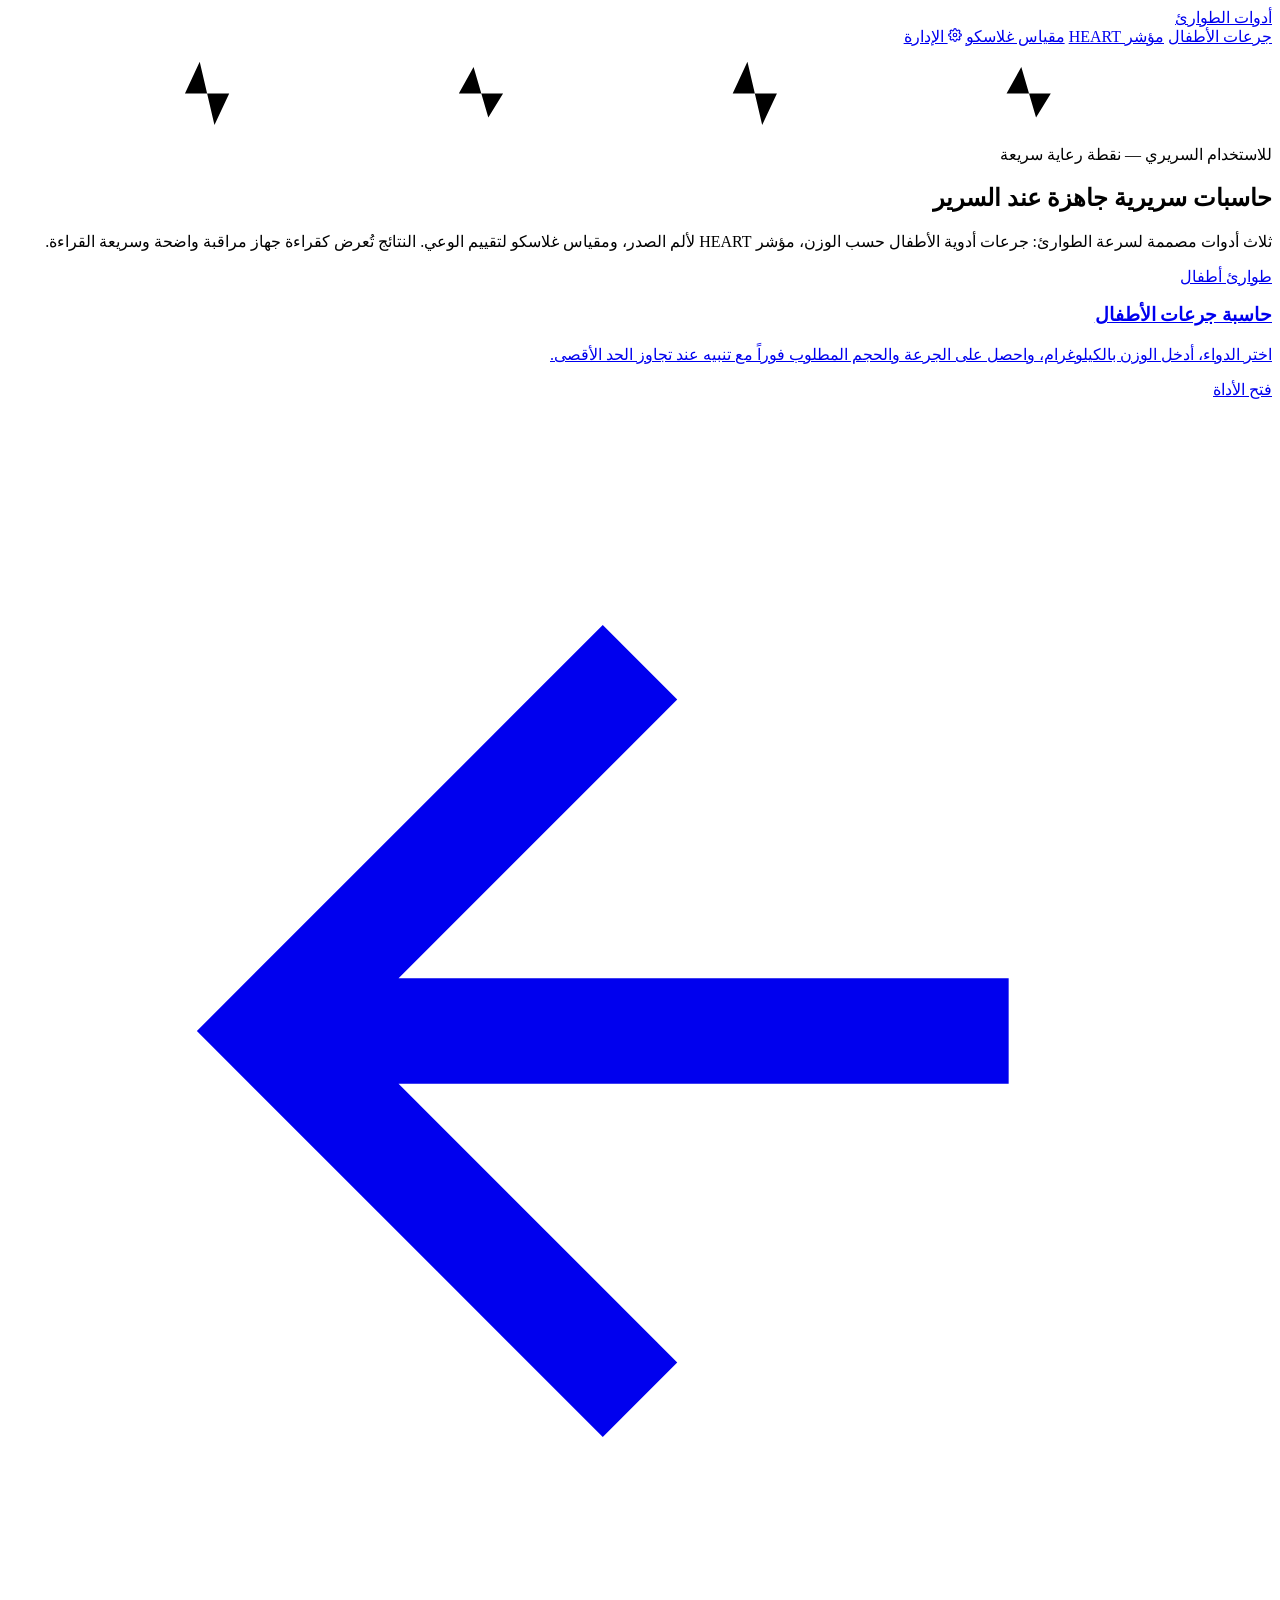
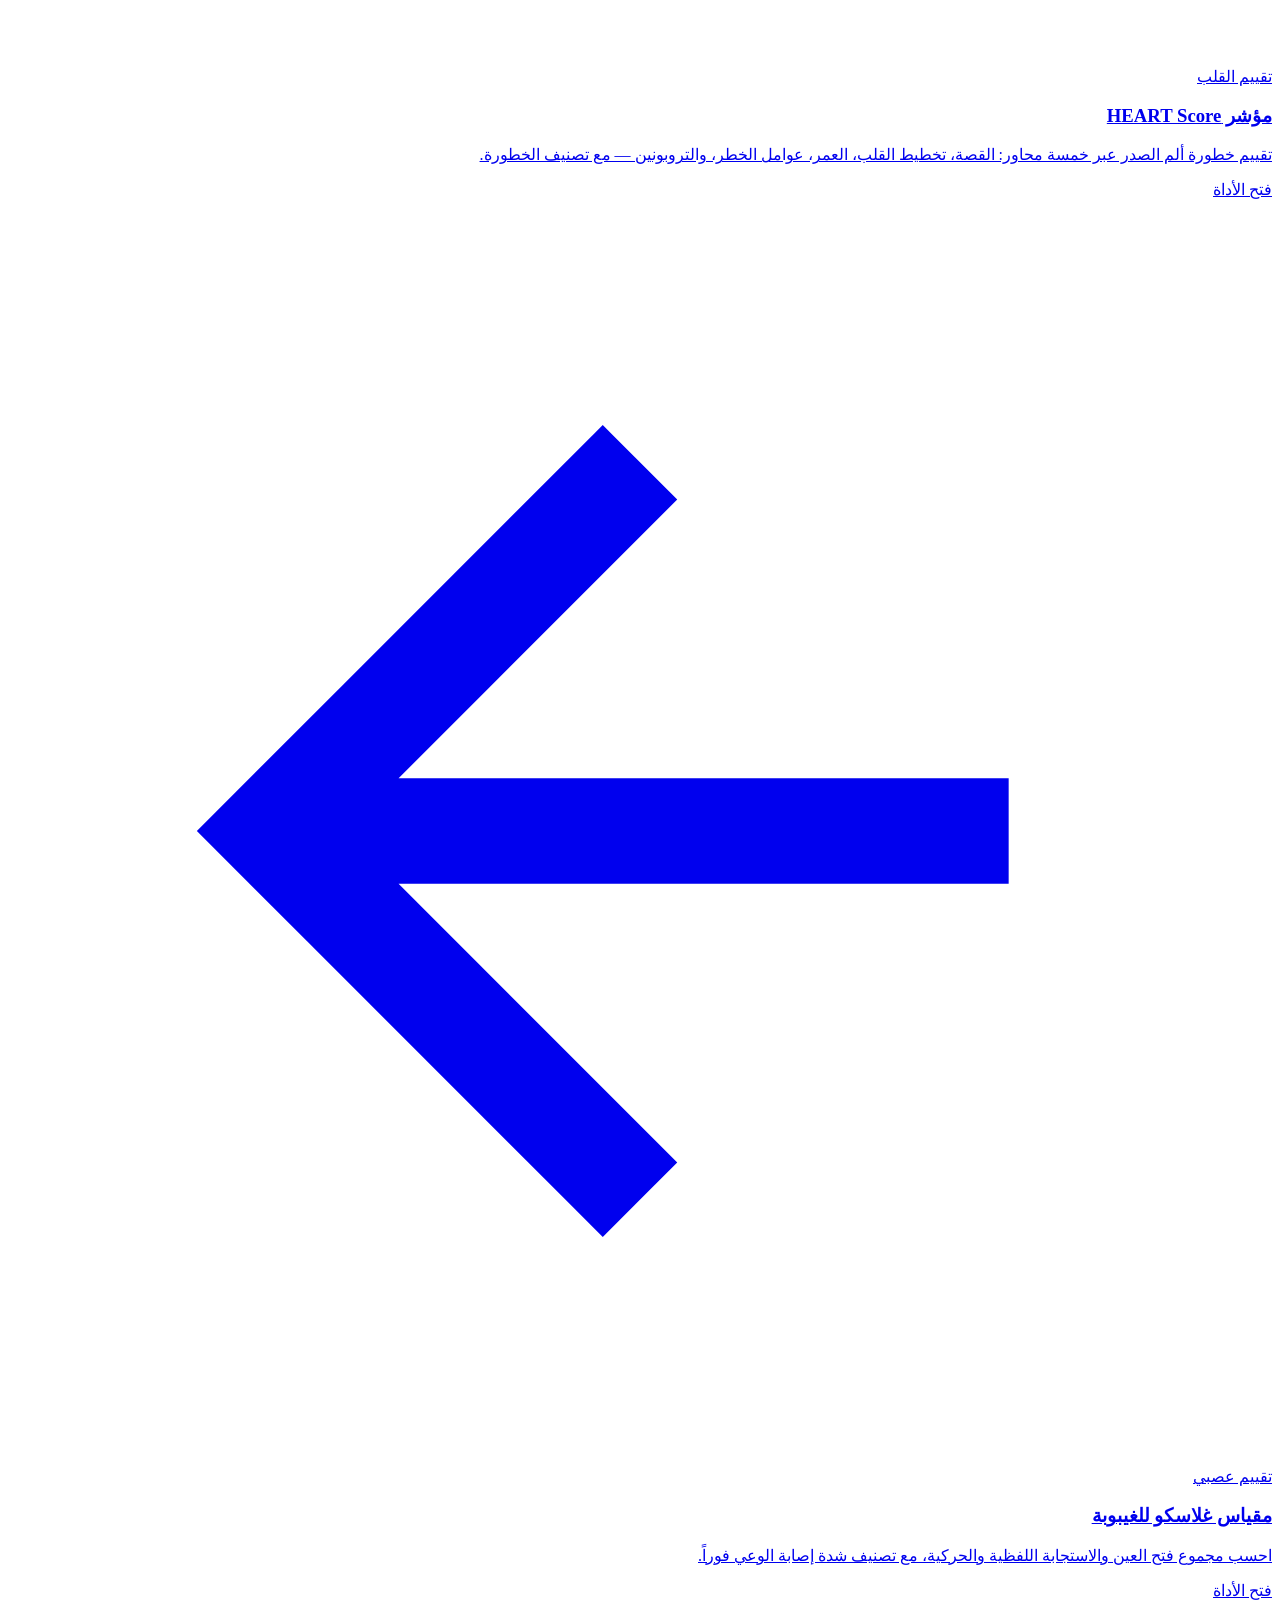
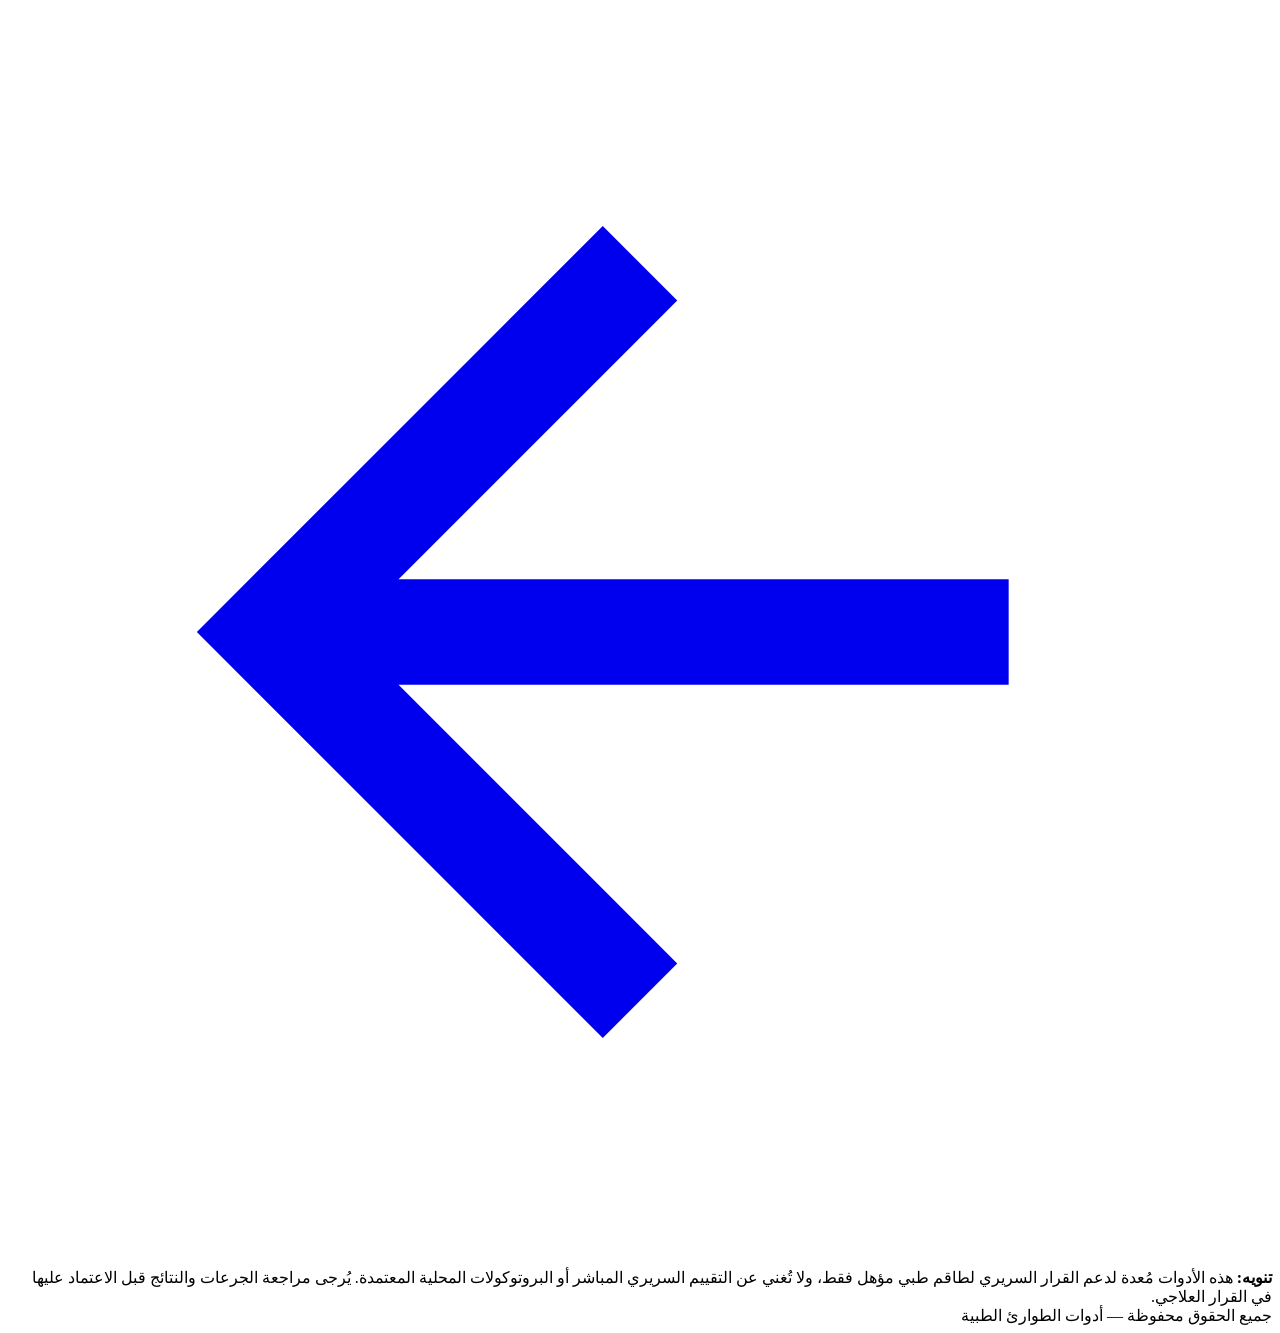
==== index.html @ e3426982 "Create index.html" ====
<!DOCTYPE html>
<html lang="ar" dir="rtl">
<head>
<meta charset="UTF-8">
<meta name="viewport" content="width=device-width, initial-scale=1.0">
<title>أدوات الطوارئ الطبية — حاسبات سريرية سريعة</title>
<meta name="description" content="حاسبات سريرية للأطباء: جرعات أدوية طوارئ الأطفال، مؤشر HEART، ومقياس غلاسكو للغيبوبة.">
<link rel="stylesheet" href="assets/style.css">
</head>
<body>

<header class="site-header">
  <div class="shell row">
    <a href="index.html" class="brand"><span class="pulse-dot"></span> أدوات الطوارئ</a>
    <nav class="nav">
      <a href="pediatric.html">جرعات الأطفال</a>
      <a href="heart.html">مؤشر HEART</a>
      <a href="gcs.html">مقياس غلاسكو</a>
      <a href="admin.html" class="admin-link">
        <svg width="14" height="14" viewBox="0 0 24 24" fill="none" stroke="currentColor" stroke-width="2"><circle cx="12" cy="12" r="3"/><path d="M19.4 15a1.65 1.65 0 0 0 .33 1.82l.06.06a2 2 0 1 1-2.83 2.83l-.06-.06a1.65 1.65 0 0 0-1.82-.33 1.65 1.65 0 0 0-1 1.51V21a2 2 0 0 1-4 0v-.09A1.65 1.65 0 0 0 9 19.4a1.65 1.65 0 0 0-1.82.33l-.06.06a2 2 0 1 1-2.83-2.83l.06-.06a1.65 1.65 0 0 0 .33-1.82 1.65 1.65 0 0 0-1.51-1H3a2 2 0 0 1 0-4h.09A1.65 1.65 0 0 0 4.6 9a1.65 1.65 0 0 0-.33-1.82l-.06-.06a2 2 0 1 1 2.83-2.83l.06.06a1.65 1.65 0 0 0 1.82.33H9a1.65 1.65 0 0 0 1-1.51V3a2 2 0 0 1 4 0v.09a1.65 1.65 0 0 0 1 1.51 1.65 1.65 0 0 0 1.82-.33l.06-.06a2 2 0 1 1 2.83 2.83l-.06.06a1.65 1.65 0 0 0-.33 1.82V9a1.65 1.65 0 0 0 1.51 1H21a2 2 0 0 1 0 4h-.09a1.65 1.65 0 0 0-1.51 1z"/></svg>
        الإدارة
      </a>
    </nav>
  </div>
</header>

<div class="ecg-wrap">
  <svg viewBox="0 0 1200 90" preserveAspectRatio="none">
    <polyline class="ecg-line" points="0,45 140,45 168,45 182,15 196,75 210,45 224,45 400,45 428,45 442,20 456,68 470,45 484,45 660,45 688,45 702,15 716,75 730,45 744,45 920,45 948,45 962,20 976,68 990,45 1004,45 1200,45"/>
  </svg>
</div>

<main class="shell">
  <section class="hero">
    <span class="eyebrow">للاستخدام السريري — نقطة رعاية سريعة</span>
    <h1>حاسبات سريرية جاهزة عند السرير</h1>
    <p class="lead">ثلاث أدوات مصممة لسرعة الطوارئ: جرعات أدوية الأطفال حسب الوزن، مؤشر HEART لألم الصدر، ومقياس غلاسكو لتقييم الوعي. النتائج تُعرض كقراءة جهاز مراقبة واضحة وسريعة القراءة.</p>
  </section>

  <section class="grid-tools">
    <a href="pediatric.html" class="tool-card ped">
      <span class="tag">طوارئ أطفال</span>
      <h3>حاسبة جرعات الأطفال</h3>
      <p>اختر الدواء، أدخل الوزن بالكيلوغرام، واحصل على الجرعة والحجم المطلوب فوراً مع تنبيه عند تجاوز الحد الأقصى.</p>
      <span class="go">فتح الأداة
        <svg viewBox="0 0 24 24" fill="none" stroke="currentColor" stroke-width="2"><path d="M19 12H5m7-7-7 7 7 7"/></svg>
      </span>
    </a>

    <a href="heart.html" class="tool-card heart">
      <span class="tag">تقييم القلب</span>
      <h3>مؤشر HEART Score</h3>
      <p>تقييم خطورة ألم الصدر عبر خمسة محاور: القصة، تخطيط القلب، العمر، عوامل الخطر، والتروبونين — مع تصنيف الخطورة.</p>
      <span class="go">فتح الأداة
        <svg viewBox="0 0 24 24" fill="none" stroke="currentColor" stroke-width="2"><path d="M19 12H5m7-7-7 7 7 7"/></svg>
      </span>
    </a>

    <a href="gcs.html" class="tool-card gcs">
      <span class="tag">تقييم عصبي</span>
      <h3>مقياس غلاسكو للغيبوبة</h3>
      <p>احسب مجموع فتح العين والاستجابة اللفظية والحركية، مع تصنيف شدة إصابة الوعي فوراً.</p>
      <span class="go">فتح الأداة
        <svg viewBox="0 0 24 24" fill="none" stroke="currentColor" stroke-width="2"><path d="M19 12H5m7-7-7 7 7 7"/></svg>
      </span>
    </a>
  </section>
</main>

<footer class="site-footer">
  <div class="shell">
    <div class="disclaimer">
      <b>تنويه:</b> هذه الأدوات مُعدة لدعم القرار السريري لطاقم طبي مؤهل فقط، ولا تُغني عن التقييم السريري المباشر أو البروتوكولات المحلية المعتمدة. يُرجى مراجعة الجرعات والنتائج قبل الاعتماد عليها في القرار العلاجي.
    </div>
    جميع الحقوق محفوظة — أدوات الطوارئ الطبية
  </div>
</footer>

</body>
</html>
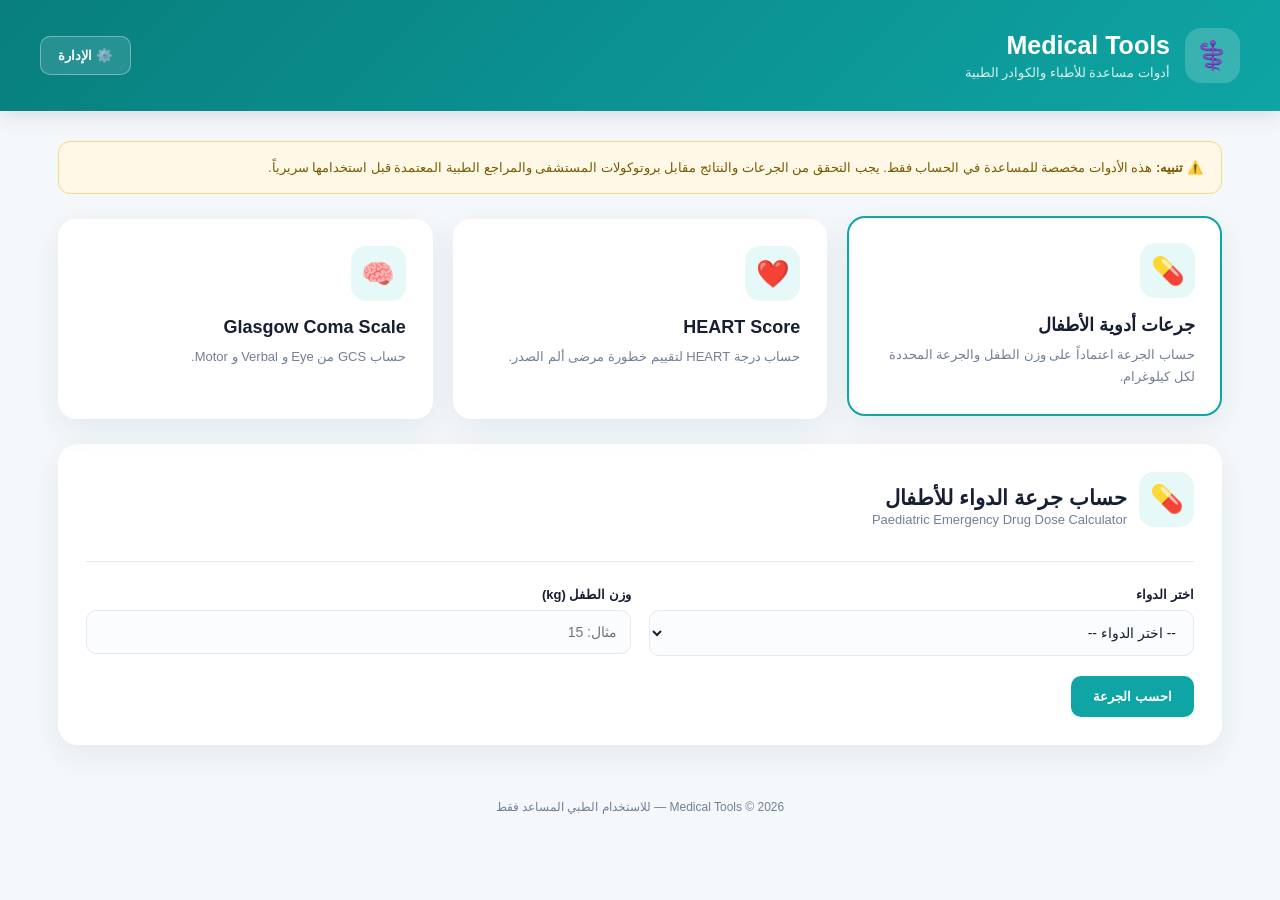
==== commit e14d2b94: "Update index.html" ====
--- a/index.html
+++ b/index.html
@@ -1,80 +1,1472 @@
 <!DOCTYPE html>
 <html lang="ar" dir="rtl">
 <head>
-<meta charset="UTF-8">
-<meta name="viewport" content="width=device-width, initial-scale=1.0">
-<title>أدوات الطوارئ الطبية — حاسبات سريرية سريعة</title>
-<meta name="description" content="حاسبات سريرية للأطباء: جرعات أدوية طوارئ الأطفال، مؤشر HEART، ومقياس غلاسكو للغيبوبة.">
-<link rel="stylesheet" href="assets/style.css">
+  <meta charset="UTF-8">
+  <meta name="viewport" content="width=device-width, initial-scale=1.0">
+  <title>Medical Tools | أدوات الأطباء</title>
+
+  <style>
+    :root {
+      --primary: #0ea5a4;
+      --primary-dark: #087f7e;
+      --bg: #f4f8fb;
+      --card: #ffffff;
+      --text: #172033;
+      --muted: #718096;
+      --border: #e5eaf0;
+      --danger: #dc3545;
+      --warning: #f59e0b;
+      --success: #16a34a;
+      --shadow: 0 10px 30px rgba(15, 45, 70, .08);
+    }
+
+    * {
+      box-sizing: border-box;
+      margin: 0;
+      padding: 0;
+    }
+
+    body {
+      font-family: Tahoma, Arial, sans-serif;
+      background: var(--bg);
+      color: var(--text);
+      min-height: 100vh;
+    }
+
+    header {
+      background: linear-gradient(135deg, #087f7e, #0ea5a4);
+      color: white;
+      padding: 28px 20px;
+      box-shadow: 0 4px 20px rgba(0,0,0,.12);
+    }
+
+    .header-inner {
+      max-width: 1200px;
+      margin: auto;
+      display: flex;
+      justify-content: space-between;
+      align-items: center;
+      gap: 20px;
+    }
+
+    .brand {
+      display: flex;
+      align-items: center;
+      gap: 15px;
+    }
+
+    .brand-icon {
+      width: 55px;
+      height: 55px;
+      background: rgba(255,255,255,.18);
+      border-radius: 16px;
+      display: grid;
+      place-items: center;
+      font-size: 28px;
+    }
+
+    .brand h1 {
+      font-size: 25px;
+      margin-bottom: 5px;
+    }
+
+    .brand p {
+      opacity: .85;
+      font-size: 13px;
+    }
+
+    .admin-btn {
+      border: 1px solid rgba(255,255,255,.35);
+      background: rgba(255,255,255,.12);
+      color: white;
+      padding: 11px 17px;
+      border-radius: 10px;
+      cursor: pointer;
+      font-weight: bold;
+    }
+
+    .container {
+      max-width: 1200px;
+      margin: 30px auto;
+      padding: 0 18px;
+    }
+
+    .notice {
+      background: #fff8e6;
+      border: 1px solid #f5d98a;
+      color: #795900;
+      padding: 14px 18px;
+      border-radius: 12px;
+      margin-bottom: 25px;
+      font-size: 13px;
+      line-height: 1.8;
+    }
+
+    .tools {
+      display: grid;
+      grid-template-columns: repeat(3, 1fr);
+      gap: 20px;
+      margin-bottom: 25px;
+    }
+
+    .tool-card {
+      background: var(--card);
+      border: 2px solid transparent;
+      border-radius: 18px;
+      padding: 25px;
+      box-shadow: var(--shadow);
+      cursor: pointer;
+      transition: .2s;
+    }
+
+    .tool-card:hover,
+    .tool-card.active {
+      transform: translateY(-3px);
+      border-color: var(--primary);
+    }
+
+    .tool-icon {
+      width: 55px;
+      height: 55px;
+      border-radius: 15px;
+      display: grid;
+      place-items: center;
+      background: #e6f8f7;
+      color: var(--primary-dark);
+      font-size: 27px;
+      margin-bottom: 16px;
+    }
+
+    .tool-card h2 {
+      font-size: 18px;
+      margin-bottom: 8px;
+    }
+
+    .tool-card p {
+      color: var(--muted);
+      font-size: 13px;
+      line-height: 1.7;
+    }
+
+    .panel {
+      display: none;
+      background: white;
+      border-radius: 20px;
+      box-shadow: var(--shadow);
+      padding: 28px;
+      margin-bottom: 30px;
+    }
+
+    .panel.active {
+      display: block;
+    }
+
+    .panel-title {
+      display: flex;
+      align-items: center;
+      gap: 12px;
+      border-bottom: 1px solid var(--border);
+      padding-bottom: 18px;
+      margin-bottom: 25px;
+    }
+
+    .panel-title h2 {
+      font-size: 21px;
+    }
+
+    .panel-title span {
+      color: var(--muted);
+      font-size: 13px;
+    }
+
+    .form-grid {
+      display: grid;
+      grid-template-columns: repeat(2, 1fr);
+      gap: 18px;
+    }
+
+    .form-group {
+      margin-bottom: 5px;
+    }
+
+    label {
+      display: block;
+      font-size: 13px;
+      font-weight: bold;
+      margin-bottom: 8px;
+    }
+
+    input,
+    select {
+      width: 100%;
+      border: 1px solid var(--border);
+      background: #fafcfd;
+      padding: 13px;
+      border-radius: 10px;
+      outline: none;
+      font-size: 14px;
+      color: var(--text);
+    }
+
+    input:focus,
+    select:focus {
+      border-color: var(--primary);
+      box-shadow: 0 0 0 3px rgba(14,165,164,.1);
+    }
+
+    .full {
+      grid-column: 1 / -1;
+    }
+
+    button.primary {
+      background: var(--primary);
+      color: white;
+      border: 0;
+      padding: 13px 22px;
+      border-radius: 10px;
+      cursor: pointer;
+      font-weight: bold;
+      margin-top: 15px;
+    }
+
+    button.primary:hover {
+      background: var(--primary-dark);
+    }
+
+    .result {
+      margin-top: 25px;
+      padding: 22px;
+      background: #f1fbfa;
+      border: 1px solid #bce9e6;
+      border-radius: 15px;
+      display: none;
+    }
+
+    .result.show {
+      display: block;
+    }
+
+    .result-value {
+      font-size: 30px;
+      color: var(--primary-dark);
+      font-weight: bold;
+      margin: 8px 0;
+    }
+
+    .score-options {
+      display: grid;
+      grid-template-columns: repeat(3, 1fr);
+      gap: 10px;
+      margin-top: 10px;
+    }
+
+    .score-option {
+      border: 1px solid var(--border);
+      background: #fafcfd;
+      padding: 12px;
+      border-radius: 10px;
+      cursor: pointer;
+      text-align: center;
+      font-size: 13px;
+      transition: .2s;
+    }
+
+    .score-option:hover,
+    .score-option.selected {
+      border-color: var(--primary);
+      background: #e9f9f8;
+    }
+
+    .heart-row {
+      border-bottom: 1px solid var(--border);
+      padding: 20px 0;
+    }
+
+    .heart-row h3 {
+      font-size: 15px;
+      margin-bottom: 12px;
+    }
+
+    .gcs-box {
+      background: #f8fafc;
+      padding: 20px;
+      border-radius: 14px;
+      margin-bottom: 15px;
+    }
+
+    .gcs-box h3 {
+      margin-bottom: 12px;
+    }
+
+    .gcs-options {
+      display: flex;
+      flex-wrap: wrap;
+      gap: 9px;
+    }
+
+    .gcs-option {
+      padding: 10px 13px;
+      background: white;
+      border: 1px solid var(--border);
+      border-radius: 9px;
+      cursor: pointer;
+      font-size: 13px;
+    }
+
+    .gcs-option.selected {
+      background: var(--primary);
+      color: white;
+      border-color: var(--primary);
+    }
+
+    .score-display {
+      text-align: center;
+      padding: 25px;
+      background: #f4fbff;
+      border-radius: 15px;
+      margin-top: 20px;
+    }
+
+    .big-score {
+      font-size: 50px;
+      font-weight: bold;
+      color: var(--primary-dark);
+    }
+
+    .admin-login {
+      max-width: 400px;
+      margin: auto;
+    }
+
+    .admin-area {
+      display: none;
+    }
+
+    .admin-area.show {
+      display: block;
+    }
+
+    .login-area.hidden {
+      display: none;
+    }
+
+    .drug-list {
+      margin-top: 25px;
+    }
+
+    .drug-item {
+      display: flex;
+      justify-content: space-between;
+      align-items: center;
+      gap: 15px;
+      padding: 15px;
+      border: 1px solid var(--border);
+      border-radius: 12px;
+      margin-bottom: 10px;
+      background: #fafcfd;
+    }
+
+    .delete-btn {
+      background: #fff0f1;
+      color: var(--danger);
+      border: 0;
+      padding: 8px 12px;
+      border-radius: 8px;
+      cursor: pointer;
+    }
+
+    footer {
+      text-align: center;
+      padding: 25px;
+      color: var(--muted);
+      font-size: 12px;
+    }
+
+    @media(max-width: 800px) {
+      .tools,
+      .form-grid {
+        grid-template-columns: 1fr;
+      }
+
+      .score-options {
+        grid-template-columns: 1fr;
+      }
+
+      .header-inner {
+        flex-direction: column;
+        align-items: flex-start;
+      }
+
+      .panel {
+        padding: 18px;
+      }
+    }
+  </style>
 </head>
+
 <body>
 
-<header class="site-header">
-  <div class="shell row">
-    <a href="index.html" class="brand"><span class="pulse-dot"></span> أدوات الطوارئ</a>
-    <nav class="nav">
-      <a href="pediatric.html">جرعات الأطفال</a>
-      <a href="heart.html">مؤشر HEART</a>
-      <a href="gcs.html">مقياس غلاسكو</a>
-      <a href="admin.html" class="admin-link">
-        <svg width="14" height="14" viewBox="0 0 24 24" fill="none" stroke="currentColor" stroke-width="2"><circle cx="12" cy="12" r="3"/><path d="M19.4 15a1.65 1.65 0 0 0 .33 1.82l.06.06a2 2 0 1 1-2.83 2.83l-.06-.06a1.65 1.65 0 0 0-1.82-.33 1.65 1.65 0 0 0-1 1.51V21a2 2 0 0 1-4 0v-.09A1.65 1.65 0 0 0 9 19.4a1.65 1.65 0 0 0-1.82.33l-.06.06a2 2 0 1 1-2.83-2.83l.06-.06a1.65 1.65 0 0 0 .33-1.82 1.65 1.65 0 0 0-1.51-1H3a2 2 0 0 1 0-4h.09A1.65 1.65 0 0 0 4.6 9a1.65 1.65 0 0 0-.33-1.82l-.06-.06a2 2 0 1 1 2.83-2.83l.06.06a1.65 1.65 0 0 0 1.82.33H9a1.65 1.65 0 0 0 1-1.51V3a2 2 0 0 1 4 0v.09a1.65 1.65 0 0 0 1 1.51 1.65 1.65 0 0 0 1.82-.33l.06-.06a2 2 0 1 1 2.83 2.83l-.06.06a1.65 1.65 0 0 0-.33 1.82V9a1.65 1.65 0 0 0 1.51 1H21a2 2 0 0 1 0 4h-.09a1.65 1.65 0 0 0-1.51 1z"/></svg>
-        الإدارة
-      </a>
-    </nav>
+<header>
+  <div class="header-inner">
+    <div class="brand">
+      <div class="brand-icon">⚕️</div>
+      <div>
+        <h1>Medical Tools</h1>
+        <p>أدوات مساعدة للأطباء والكوادر الطبية</p>
+      </div>
+    </div>
+
+    <button class="admin-btn" onclick="openAdmin()">
+      ⚙️ الإدارة
+    </button>
   </div>
 </header>
 
-<div class="ecg-wrap">
-  <svg viewBox="0 0 1200 90" preserveAspectRatio="none">
-    <polyline class="ecg-line" points="0,45 140,45 168,45 182,15 196,75 210,45 224,45 400,45 428,45 442,20 456,68 470,45 484,45 660,45 688,45 702,15 716,75 730,45 744,45 920,45 948,45 962,20 976,68 990,45 1004,45 1200,45"/>
-  </svg>
-</div>
-
-<main class="shell">
-  <section class="hero">
-    <span class="eyebrow">للاستخدام السريري — نقطة رعاية سريعة</span>
-    <h1>حاسبات سريرية جاهزة عند السرير</h1>
-    <p class="lead">ثلاث أدوات مصممة لسرعة الطوارئ: جرعات أدوية الأطفال حسب الوزن، مؤشر HEART لألم الصدر، ومقياس غلاسكو لتقييم الوعي. النتائج تُعرض كقراءة جهاز مراقبة واضحة وسريعة القراءة.</p>
+<main class="container">
+
+  <div class="notice">
+    ⚠️ <strong>تنبيه:</strong>
+    هذه الأدوات مخصصة للمساعدة في الحساب فقط. يجب التحقق من الجرعات والنتائج
+    مقابل بروتوكولات المستشفى والمراجع الطبية المعتمدة قبل استخدامها سريرياً.
+  </div>
+
+  <!-- TOOLS -->
+  <section class="tools">
+
+    <div class="tool-card active" onclick="showTool('dose', this)">
+      <div class="tool-icon">💊</div>
+      <h2>جرعات أدوية الأطفال</h2>
+      <p>
+        حساب الجرعة اعتماداً على وزن الطفل والجرعة المحددة
+        لكل كيلوغرام.
+      </p>
+    </div>
+
+    <div class="tool-card" onclick="showTool('heart', this)">
+      <div class="tool-icon">❤️</div>
+      <h2>HEART Score</h2>
+      <p>
+        حساب درجة HEART لتقييم خطورة مرضى ألم الصدر.
+      </p>
+    </div>
+
+    <div class="tool-card" onclick="showTool('gcs', this)">
+      <div class="tool-icon">🧠</div>
+      <h2>Glasgow Coma Scale</h2>
+      <p>
+        حساب GCS من Eye و Verbal و Motor.
+      </p>
+    </div>
+
   </section>
 
-  <section class="grid-tools">
-    <a href="pediatric.html" class="tool-card ped">
-      <span class="tag">طوارئ أطفال</span>
-      <h3>حاسبة جرعات الأطفال</h3>
-      <p>اختر الدواء، أدخل الوزن بالكيلوغرام، واحصل على الجرعة والحجم المطلوب فوراً مع تنبيه عند تجاوز الحد الأقصى.</p>
-      <span class="go">فتح الأداة
-        <svg viewBox="0 0 24 24" fill="none" stroke="currentColor" stroke-width="2"><path d="M19 12H5m7-7-7 7 7 7"/></svg>
-      </span>
-    </a>
-
-    <a href="heart.html" class="tool-card heart">
-      <span class="tag">تقييم القلب</span>
-      <h3>مؤشر HEART Score</h3>
-      <p>تقييم خطورة ألم الصدر عبر خمسة محاور: القصة، تخطيط القلب، العمر، عوامل الخطر، والتروبونين — مع تصنيف الخطورة.</p>
-      <span class="go">فتح الأداة
-        <svg viewBox="0 0 24 24" fill="none" stroke="currentColor" stroke-width="2"><path d="M19 12H5m7-7-7 7 7 7"/></svg>
-      </span>
-    </a>
-
-    <a href="gcs.html" class="tool-card gcs">
-      <span class="tag">تقييم عصبي</span>
-      <h3>مقياس غلاسكو للغيبوبة</h3>
-      <p>احسب مجموع فتح العين والاستجابة اللفظية والحركية، مع تصنيف شدة إصابة الوعي فوراً.</p>
-      <span class="go">فتح الأداة
-        <svg viewBox="0 0 24 24" fill="none" stroke="currentColor" stroke-width="2"><path d="M19 12H5m7-7-7 7 7 7"/></svg>
-      </span>
-    </a>
+
+  <!-- ================= DOSE ================= -->
+
+  <section id="dose" class="panel active">
+
+    <div class="panel-title">
+      <div class="tool-icon">💊</div>
+      <div>
+        <h2>حساب جرعة الدواء للأطفال</h2>
+        <span>Paediatric Emergency Drug Dose Calculator</span>
+      </div>
+    </div>
+
+    <div class="form-grid">
+
+      <div class="form-group">
+        <label>اختر الدواء</label>
+        <select id="drugSelect">
+          <option value="">-- اختر الدواء --</option>
+        </select>
+      </div>
+
+      <div class="form-group">
+        <label>وزن الطفل (kg)</label>
+        <input
+          type="number"
+          id="weight"
+          min="0"
+          step="0.1"
+          placeholder="مثال: 15">
+      </div>
+
+    </div>
+
+    <button class="primary" onclick="calculateDose()">
+      احسب الجرعة
+    </button>
+
+    <div id="doseResult" class="result"></div>
+
   </section>
+
+
+  <!-- ================= HEART ================= -->
+
+  <section id="heart" class="panel">
+
+    <div class="panel-title">
+      <div class="tool-icon">❤️</div>
+      <div>
+        <h2>HEART Score</h2>
+        <span>History, ECG, Age, Risk Factors, Troponin</span>
+      </div>
+    </div>
+
+    <div class="heart-row">
+      <h3>1. History</h3>
+
+      <div class="score-options">
+        <div class="score-option" data-group="history" data-score="0">
+          Slightly suspicious — 0
+        </div>
+        <div class="score-option" data-group="history" data-score="1">
+          Moderately suspicious — 1
+        </div>
+        <div class="score-option" data-group="history" data-score="2">
+          Highly suspicious — 2
+        </div>
+      </div>
+    </div>
+
+
+    <div class="heart-row">
+      <h3>2. ECG</h3>
+
+      <div class="score-options">
+        <div class="score-option" data-group="ecg" data-score="0">
+          Normal — 0
+        </div>
+        <div class="score-option" data-group="ecg" data-score="1">
+          Non-specific repolarization disturbance — 1
+        </div>
+        <div class="score-option" data-group="ecg" data-score="2">
+          Significant ST deviation — 2
+        </div>
+      </div>
+    </div>
+
+
+    <div class="heart-row">
+      <h3>3. Age</h3>
+
+      <div class="score-options">
+        <div class="score-option" data-group="age" data-score="0">
+          &lt; 45 years — 0
+        </div>
+        <div class="score-option" data-group="age" data-score="1">
+          45–64 years — 1
+        </div>
+        <div class="score-option" data-group="age" data-score="2">
+          ≥ 65 years — 2
+        </div>
+      </div>
+    </div>
+
+
+    <div class="heart-row">
+      <h3>4. Risk Factors</h3>
+
+      <div class="score-options">
+        <div class="score-option" data-group="risk" data-score="0">
+          No risk factors — 0
+        </div>
+        <div class="score-option" data-group="risk" data-score="1">
+          1–2 risk factors — 1
+        </div>
+        <div class="score-option" data-group="risk" data-score="2">
+          ≥3 risk factors / known atherosclerotic disease — 2
+        </div>
+      </div>
+    </div>
+
+
+    <div class="heart-row">
+      <h3>5. Troponin</h3>
+
+      <div class="score-options">
+        <div class="score-option" data-group="troponin" data-score="0">
+          ≤ normal limit — 0
+        </div>
+        <div class="score-option" data-group="troponin" data-score="1">
+          1–3 × normal limit — 1
+        </div>
+        <div class="score-option" data-group="troponin" data-score="2">
+          &gt;3 × normal limit — 2
+        </div>
+      </div>
+    </div>
+
+    <button class="primary" onclick="calculateHeart()">
+      احسب HEART Score
+    </button>
+
+    <div id="heartResult" class="result"></div>
+
+  </section>
+
+
+  <!-- ================= GCS ================= -->
+
+  <section id="gcs" class="panel">
+
+    <div class="panel-title">
+      <div class="tool-icon">🧠</div>
+      <div>
+        <h2>Glasgow Coma Scale</h2>
+        <span>GCS Calculator</span>
+      </div>
+    </div>
+
+
+    <div class="gcs-box">
+
+      <h3>👁 Eye Opening</h3>
+
+      <div class="gcs-options">
+
+        <div class="gcs-option"
+             data-gcs="eye"
+             data-score="4">
+          4 — Spontaneous
+        </div>
+
+        <div class="gcs-option"
+             data-gcs="eye"
+             data-score="3">
+          3 — To voice
+        </div>
+
+        <div class="gcs-option"
+             data-gcs="eye"
+             data-score="2">
+          2 — To pain
+        </div>
+
+        <div class="gcs-option"
+             data-gcs="eye"
+             data-score="1">
+          1 — None
+        </div>
+
+      </div>
+
+    </div>
+
+
+    <div class="gcs-box">
+
+      <h3>🗣 Verbal Response</h3>
+
+      <div class="gcs-options">
+
+        <div class="gcs-option"
+             data-gcs="verbal"
+             data-score="5">
+          5 — Oriented
+        </div>
+
+        <div class="gcs-option"
+             data-gcs="verbal"
+             data-score="4">
+          4 — Confused
+        </div>
+
+        <div class="gcs-option"
+             data-gcs="verbal"
+             data-score="3">
+          3 — Inappropriate words
+        </div>
+
+        <div class="gcs-option"
+             data-gcs="verbal"
+             data-score="2">
+          2 — Incomprehensible sounds
+        </div>
+
+        <div class="gcs-option"
+             data-gcs="verbal"
+             data-score="1">
+          1 — None
+        </div>
+
+      </div>
+
+    </div>
+
+
+    <div class="gcs-box">
+
+      <h3>💪 Motor Response</h3>
+
+      <div class="gcs-options">
+
+        <div class="gcs-option"
+             data-gcs="motor"
+             data-score="6">
+          6 — Obeys commands
+        </div>
+
+        <div class="gcs-option"
+             data-gcs="motor"
+             data-score="5">
+          5 — Localizes pain
+        </div>
+
+        <div class="gcs-option"
+             data-gcs="motor"
+             data-score="4">
+          4 — Withdraws
+        </div>
+
+        <div class="gcs-option"
+             data-gcs="motor"
+             data-score="3">
+          3 — Abnormal flexion
+        </div>
+
+        <div class="gcs-option"
+             data-gcs="motor"
+             data-score="2">
+          2 — Extension
+        </div>
+
+        <div class="gcs-option"
+             data-gcs="motor"
+             data-score="1">
+          1 — None
+        </div>
+
+      </div>
+
+    </div>
+
+
+    <button class="primary" onclick="calculateGCS()">
+      احسب GCS
+    </button>
+
+    <div id="gcsResult" class="result"></div>
+
+  </section>
+
+
+  <!-- ================= ADMIN ================= -->
+
+  <section id="adminPanel" class="panel">
+
+    <div class="panel-title">
+      <div class="tool-icon">⚙️</div>
+      <div>
+        <h2>لوحة الإدارة</h2>
+        <span>إدارة الأدوية والجرعات</span>
+      </div>
+    </div>
+
+
+    <div id="loginArea" class="login-area">
+
+      <div class="admin-login">
+
+        <div class="form-group">
+          <label>رمز الإدارة</label>
+
+          <input
+            type="password"
+            id="adminPin"
+            placeholder="أدخل الرمز">
+        </div>
+
+        <button class="primary" onclick="loginAdmin()">
+          دخول الإدارة
+        </button>
+
+        <p style="margin-top:15px;color:#718096;font-size:12px;">
+          الرمز الافتراضي للتجربة: 1234
+        </p>
+
+      </div>
+
+    </div>
+
+
+    <div id="adminArea" class="admin-area">
+
+      <h3 style="margin-bottom:20px;">
+        إضافة دواء
+      </h3>
+
+      <div class="form-grid">
+
+        <div class="form-group">
+          <label>اسم الدواء</label>
+
+          <input
+            type="text"
+            id="newDrugName"
+            placeholder="مثال: Drug Name">
+        </div>
+
+        <div class="form-group">
+          <label>الجرعة لكل kg</label>
+
+          <input
+            type="number"
+            id="newDosePerKg"
+            step="0.001"
+            placeholder="مثال: 0.1">
+        </div>
+
+        <div class="form-group">
+          <label>الوحدة</label>
+
+          <select id="newUnit">
+            <option value="mg">mg</option>
+            <option value="mcg">mcg</option>
+            <option value="mL">mL</option>
+            <option value="units">units</option>
+          </select>
+        </div>
+
+        <div class="form-group">
+          <label>الحد الأقصى للجرعة - اختياري</label>
+
+          <input
+            type="number"
+            id="newMaxDose"
+            step="0.001"
+            placeholder="اختياري">
+        </div>
+
+      </div>
+
+      <button class="primary" onclick="addDrug()">
+        + إضافة الدواء
+      </button>
+
+      <div class="drug-list" id="drugList"></div>
+
+    </div>
+
+  </section>
+
 </main>
 
-<footer class="site-footer">
-  <div class="shell">
-    <div class="disclaimer">
-      <b>تنويه:</b> هذه الأدوات مُعدة لدعم القرار السريري لطاقم طبي مؤهل فقط، ولا تُغني عن التقييم السريري المباشر أو البروتوكولات المحلية المعتمدة. يُرجى مراجعة الجرعات والنتائج قبل الاعتماد عليها في القرار العلاجي.
-    </div>
-    جميع الحقوق محفوظة — أدوات الطوارئ الطبية
-  </div>
+
+<footer>
+  Medical Tools © 2026 — للاستخدام الطبي المساعد فقط
 </footer>
+
+
+<script>
+
+  /* =========================
+     DATA
+  ========================= */
+
+  let drugs = JSON.parse(
+    localStorage.getItem("medicalDrugs") || "[]"
+  );
+
+  /*
+    ملاحظة:
+    لا توجد جرعات دوائية سريرية افتراضية هنا.
+    يجب أن يقوم المسؤول بإدخال الجرعات المعتمدة
+    وفق بروتوكول المؤسسة الطبية.
+  */
+
+
+  /* =========================
+     TOOL NAVIGATION
+  ========================= */
+
+  function showTool(toolId, element) {
+
+    document.querySelectorAll(".panel").forEach(panel => {
+      if (panel.id !== "adminPanel") {
+        panel.classList.remove("active");
+      }
+    });
+
+    document.querySelectorAll(".tool-card").forEach(card => {
+      card.classList.remove("active");
+    });
+
+    document.getElementById(toolId).classList.add("active");
+
+    if (element) {
+      element.classList.add("active");
+    }
+
+    window.scrollTo({
+      top: document.getElementById(toolId).offsetTop - 20,
+      behavior: "smooth"
+    });
+  }
+
+
+  /* =========================
+     DRUGS
+  ========================= */
+
+  function loadDrugs() {
+
+    const select = document.getElementById("drugSelect");
+
+    select.innerHTML =
+      '<option value="">-- اختر الدواء --</option>';
+
+    drugs.forEach((drug, index) => {
+
+      const option = document.createElement("option");
+
+      option.value = index;
+
+      option.textContent =
+        drug.name +
+        " — " +
+        drug.dosePerKg +
+        " " +
+        drug.unit +
+        "/kg";
+
+      select.appendChild(option);
+
+    });
+
+    renderDrugList();
+  }
+
+
+  function calculateDose() {
+
+    const index =
+      document.getElementById("drugSelect").value;
+
+    const weight =
+      parseFloat(document.getElementById("weight").value);
+
+    const result =
+      document.getElementById("doseResult");
+
+    if (index === "" || !weight || weight <= 0) {
+
+      result.innerHTML =
+        "⚠️ يرجى اختيار الدواء وإدخال وزن صحيح.";
+
+      result.classList.add("show");
+
+      return;
+    }
+
+    const drug = drugs[index];
+
+    let dose =
+      weight * parseFloat(drug.dosePerKg);
+
+    let maxMessage = "";
+
+    if (
+      drug.maxDose &&
+      dose > parseFloat(drug.maxDose)
+    ) {
+
+      dose = parseFloat(drug.maxDose);
+
+      maxMessage =
+        `<p style="color:#b45309;margin-top:10px;">
+          تم تطبيق الحد الأقصى المسجل للجرعة.
+        </p>`;
+    }
+
+    result.innerHTML = `
+      <div>الدواء</div>
+
+      <div class="result-value">
+        ${escapeHTML(drug.name)}
+      </div>
+
+      <p>
+        الوزن: <strong>${weight} kg</strong>
+      </p>
+
+      <p>
+        الجرعة المسجلة:
+        <strong>
+          ${drug.dosePerKg} ${drug.unit}/kg
+        </strong>
+      </p>
+
+      <hr style="border:0;border-top:1px solid #cfe9e7;margin:15px 0;">
+
+      <p>الجرعة المحسوبة:</p>
+
+      <div class="result-value">
+        ${roundDose(dose)} ${drug.unit}
+      </div>
+
+      ${maxMessage}
+
+      <p style="font-size:12px;color:#718096;margin-top:15px;">
+        تحقق من التركيز، طريق الإعطاء، العمر، الحد الأقصى،
+        وبروتوكول المؤسسة قبل الاستخدام.
+      </p>
+    `;
+
+    result.classList.add("show");
+  }
+
+
+  function roundDose(value) {
+
+    if (value >= 100) {
+      return value.toFixed(1);
+    }
+
+    if (value >= 10) {
+      return value.toFixed(2);
+    }
+
+    return value.toFixed(3);
+  }
+
+
+  /* =========================
+     HEART SCORE
+  ========================= */
+
+  let heartScores = {
+    history: null,
+    ecg: null,
+    age: null,
+    risk: null,
+    troponin: null
+  };
+
+
+  document.querySelectorAll(".score-option").forEach(option => {
+
+    option.addEventListener("click", function() {
+
+      const group =
+        this.dataset.group;
+
+      const score =
+        parseInt(this.dataset.score);
+
+      document
+        .querySelectorAll(
+          `.score-option[data-group="${group}"]`
+        )
+        .forEach(item => {
+          item.classList.remove("selected");
+        });
+
+      this.classList.add("selected");
+
+      heartScores[group] = score;
+
+    });
+
+  });
+
+
+  function calculateHeart() {
+
+    const values =
+      Object.values(heartScores);
+
+    if (values.some(value => value === null)) {
+
+      const result =
+        document.getElementById("heartResult");
+
+      result.innerHTML =
+        "⚠️ يرجى اختيار جميع عناصر HEART Score.";
+
+      result.classList.add("show");
+
+      return;
+    }
+
+    const total =
+      values.reduce(
+        (sum, value) => sum + value,
+        0
+      );
+
+    let interpretation = "";
+
+    if (total <= 3) {
+      interpretation =
+        "Low risk";
+    } else if (total <= 6) {
+      interpretation =
+        "Moderate risk";
+    } else {
+      interpretation =
+        "High risk";
+    }
+
+    const result =
+      document.getElementById("heartResult");
+
+    result.innerHTML = `
+      <div>HEART Score</div>
+
+      <div class="result-value">
+        ${total} / 10
+      </div>
+
+      <strong>${interpretation}</strong>
+
+      <p style="font-size:12px;color:#718096;margin-top:15px;">
+        يجب تفسير النتيجة ضمن السياق السريري والبروتوكول المحلي،
+        ولا تعتمد على الـ score وحده لاتخاذ القرار.
+      </p>
+    `;
+
+    result.classList.add("show");
+  }
+
+
+  /* =========================
+     GCS
+  ========================= */
+
+  let gcsScores = {
+    eye: null,
+    verbal: null,
+    motor: null
+  };
+
+
+  document.querySelectorAll(".gcs-option").forEach(option => {
+
+    option.addEventListener("click", function() {
+
+      const group =
+        this.dataset.gcs;
+
+      const score =
+        parseInt(this.dataset.score);
+
+      document
+        .querySelectorAll(
+          `.gcs-option[data-gcs="${group}"]`
+        )
+        .forEach(item => {
+          item.classList.remove("selected");
+        });
+
+      this.classList.add("selected");
+
+      gcsScores[group] = score;
+
+    });
+
+  });
+
+
+  function calculateGCS() {
+
+    if (
+      gcsScores.eye === null ||
+      gcsScores.verbal === null ||
+      gcsScores.motor === null
+    ) {
+
+      const result =
+        document.getElementById("gcsResult");
+
+      result.innerHTML =
+        "⚠️ يرجى اختيار Eye و Verbal و Motor.";
+
+      result.classList.add("show");
+
+      return;
+    }
+
+    const total =
+      gcsScores.eye +
+      gcsScores.verbal +
+      gcsScores.motor;
+
+    let interpretation = "";
+
+    if (total >= 13) {
+      interpretation = "GCS 13–15";
+    } else if (total >= 9) {
+      interpretation = "GCS 9–12";
+    } else {
+      interpretation = "GCS 3–8";
+    }
+
+    const result =
+      document.getElementById("gcsResult");
+
+    result.innerHTML = `
+      <div>Glasgow Coma Scale</div>
+
+      <div class="big-score">
+        ${total}
+      </div>
+
+      <p>
+        Eye: ${gcsScores.eye}
+        &nbsp; | &nbsp;
+        Verbal: ${gcsScores.verbal}
+        &nbsp; | &nbsp;
+        Motor: ${gcsScores.motor}
+      </p>
+
+      <p style="margin-top:12px;font-weight:bold;">
+        ${interpretation}
+      </p>
+    `;
+
+    result.classList.add("show");
+  }
+
+
+  /* =========================
+     ADMIN
+  ========================= */
+
+  function openAdmin() {
+
+    document
+      .getElementById("adminPanel")
+      .classList.add("active");
+
+    document
+      .getElementById("adminPanel")
+      .scrollIntoView({
+        behavior: "smooth"
+      });
+
+  }
+
+
+  function loginAdmin() {
+
+    const pin =
+      document.getElementById("adminPin").value;
+
+    /*
+      هذا PIN تجريبي فقط.
+      لا تستخدمه كحماية حقيقية في موقع عام.
+    */
+
+    if (pin === "1234") {
+
+      document
+        .getElementById("loginArea")
+        .classList.add("hidden");
+
+      document
+        .getElementById("adminArea")
+        .classList.add("show");
+
+      renderDrugList();
+
+    } else {
+
+      alert("رمز الإدارة غير صحيح.");
+
+    }
+
+  }
+
+
+  function addDrug() {
+
+    const name =
+      document.getElementById("newDrugName").value.trim();
+
+    const dosePerKg =
+      parseFloat(
+        document.getElementById("newDosePerKg").value
+      );
+
+    const unit =
+      document.getElementById("newUnit").value;
+
+    const maxDose =
+      parseFloat(
+        document.getElementById("newMaxDose").value
+      );
+
+
+    if (
+      !name ||
+      !dosePerKg ||
+      dosePerKg <= 0
+    ) {
+
+      alert(
+        "يرجى إدخال اسم الدواء والجرعة بشكل صحيح."
+      );
+
+      return;
+    }
+
+
+    const drug = {
+
+      name: name,
+
+      dosePerKg: dosePerKg,
+
+      unit: unit,
+
+      maxDose:
+        !isNaN(maxDose) && maxDose > 0
+          ? maxDose
+          : null
+
+    };
+
+
+    drugs.push(drug);
+
+    localStorage.setItem(
+      "medicalDrugs",
+      JSON.stringify(drugs)
+    );
+
+
+    document.getElementById("newDrugName").value = "";
+    document.getElementById("newDosePerKg").value = "";
+    document.getElementById("newMaxDose").value = "";
+
+
+    loadDrugs();
+
+    alert("تمت إضافة الدواء.");
+
+  }
+
+
+  function deleteDrug(index) {
+
+    if (
+      !confirm(
+        "هل أنت متأكد من حذف هذا الدواء؟"
+      )
+    ) {
+      return;
+    }
+
+    drugs.splice(index, 1);
+
+    localStorage.setItem(
+      "medicalDrugs",
+      JSON.stringify(drugs)
+    );
+
+    loadDrugs();
+
+  }
+
+
+  function renderDrugList() {
+
+    const container =
+      document.getElementById("drugList");
+
+    if (!container) return;
+
+    if (drugs.length === 0) {
+
+      container.innerHTML = `
+        <div style="
+          padding:20px;
+          background:#f8fafc;
+          border-radius:12px;
+          color:#718096;
+        ">
+          لا توجد أدوية مضافة حالياً.
+        </div>
+      `;
+
+      return;
+    }
+
+
+    container.innerHTML =
+      "<h3 style='margin-bottom:12px;'>الأدوية الحالية</h3>";
+
+
+    drugs.forEach((drug, index) => {
+
+      const item =
+        document.createElement("div");
+
+      item.className = "drug-item";
+
+      item.innerHTML = `
+
+        <div>
+          <strong>
+            ${escapeHTML(drug.name)}
+          </strong>
+
+          <div style="
+            color:#718096;
+            font-size:12px;
+            margin-top:5px;
+          ">
+            ${drug.dosePerKg}
+            ${drug.unit}/kg
+
+            ${
+              drug.maxDose
+              ? ` — Max: ${drug.maxDose} ${drug.unit}`
+              : ""
+            }
+          </div>
+        </div>
+
+        <button
+          class="delete-btn"
+          onclick="deleteDrug(${index})">
+          حذف
+        </button>
+      `;
+
+      container.appendChild(item);
+
+    });
+
+  }
+
+
+  /* =========================
+     SECURITY / HELPERS
+  ========================= */
+
+  function escapeHTML(text) {
+
+    return String(text)
+      .replace(/&/g, "&amp;")
+      .replace(/</g, "&lt;")
+      .replace(/>/g, "&gt;")
+      .replace(/"/g, "&quot;")
+      .replace(/'/g, "&#039;");
+
+  }
+
+
+  /* =========================
+     INITIALIZE
+  ========================= */
+
+  loadDrugs();
+
+</script>
 
 </body>
 </html>
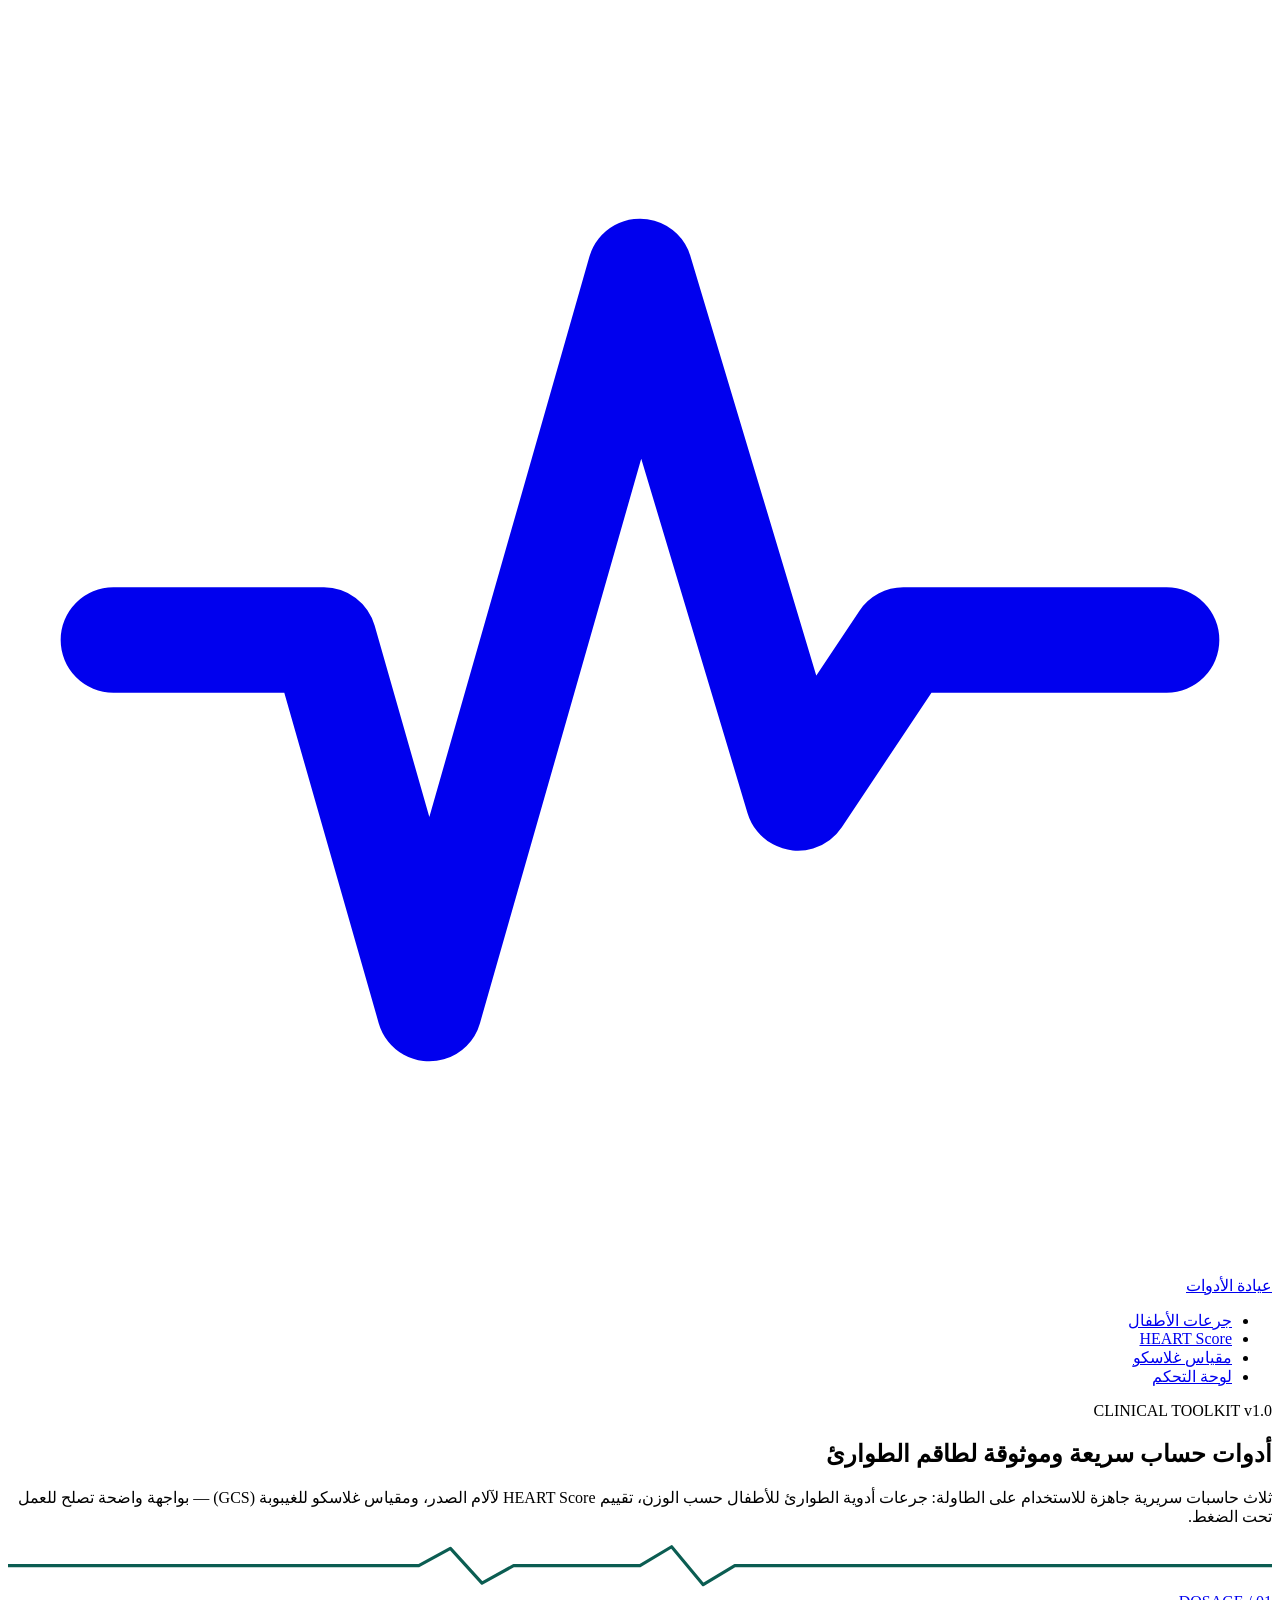
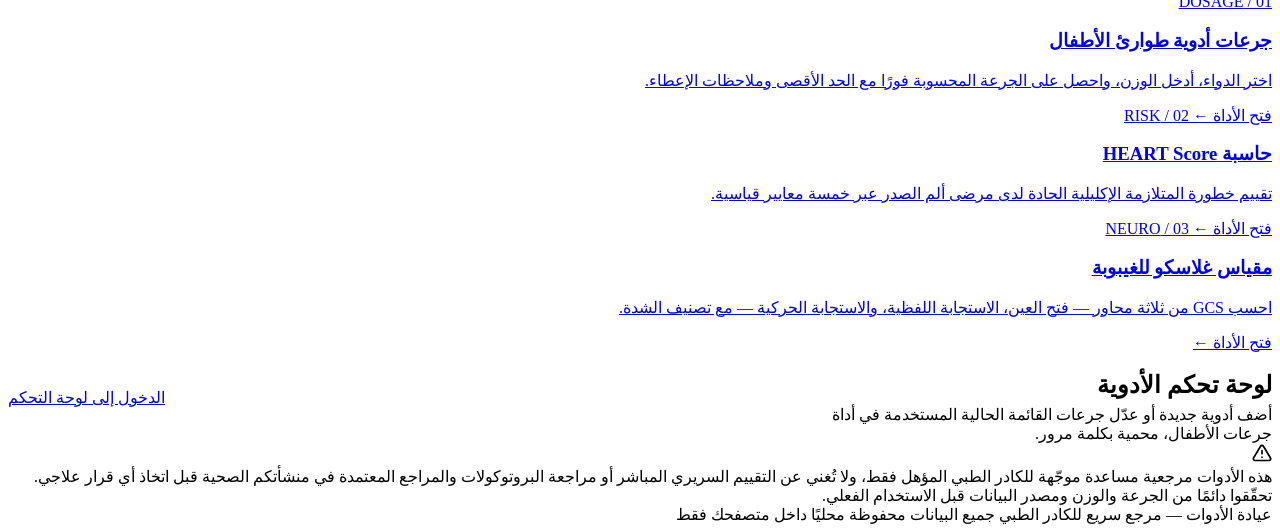
==== commit fe61bd7b: "Add files via upload" ====
--- a/index.html
+++ b/index.html
@@ -1,1472 +1,85 @@
 <!DOCTYPE html>
 <html lang="ar" dir="rtl">
 <head>
-  <meta charset="UTF-8">
-  <meta name="viewport" content="width=device-width, initial-scale=1.0">
-  <title>Medical Tools | أدوات الأطباء</title>
-
-  <style>
-    :root {
-      --primary: #0ea5a4;
-      --primary-dark: #087f7e;
-      --bg: #f4f8fb;
-      --card: #ffffff;
-      --text: #172033;
-      --muted: #718096;
-      --border: #e5eaf0;
-      --danger: #dc3545;
-      --warning: #f59e0b;
-      --success: #16a34a;
-      --shadow: 0 10px 30px rgba(15, 45, 70, .08);
-    }
-
-    * {
-      box-sizing: border-box;
-      margin: 0;
-      padding: 0;
-    }
-
-    body {
-      font-family: Tahoma, Arial, sans-serif;
-      background: var(--bg);
-      color: var(--text);
-      min-height: 100vh;
-    }
-
-    header {
-      background: linear-gradient(135deg, #087f7e, #0ea5a4);
-      color: white;
-      padding: 28px 20px;
-      box-shadow: 0 4px 20px rgba(0,0,0,.12);
-    }
-
-    .header-inner {
-      max-width: 1200px;
-      margin: auto;
-      display: flex;
-      justify-content: space-between;
-      align-items: center;
-      gap: 20px;
-    }
-
-    .brand {
-      display: flex;
-      align-items: center;
-      gap: 15px;
-    }
-
-    .brand-icon {
-      width: 55px;
-      height: 55px;
-      background: rgba(255,255,255,.18);
-      border-radius: 16px;
-      display: grid;
-      place-items: center;
-      font-size: 28px;
-    }
-
-    .brand h1 {
-      font-size: 25px;
-      margin-bottom: 5px;
-    }
-
-    .brand p {
-      opacity: .85;
-      font-size: 13px;
-    }
-
-    .admin-btn {
-      border: 1px solid rgba(255,255,255,.35);
-      background: rgba(255,255,255,.12);
-      color: white;
-      padding: 11px 17px;
-      border-radius: 10px;
-      cursor: pointer;
-      font-weight: bold;
-    }
-
-    .container {
-      max-width: 1200px;
-      margin: 30px auto;
-      padding: 0 18px;
-    }
-
-    .notice {
-      background: #fff8e6;
-      border: 1px solid #f5d98a;
-      color: #795900;
-      padding: 14px 18px;
-      border-radius: 12px;
-      margin-bottom: 25px;
-      font-size: 13px;
-      line-height: 1.8;
-    }
-
-    .tools {
-      display: grid;
-      grid-template-columns: repeat(3, 1fr);
-      gap: 20px;
-      margin-bottom: 25px;
-    }
-
-    .tool-card {
-      background: var(--card);
-      border: 2px solid transparent;
-      border-radius: 18px;
-      padding: 25px;
-      box-shadow: var(--shadow);
-      cursor: pointer;
-      transition: .2s;
-    }
-
-    .tool-card:hover,
-    .tool-card.active {
-      transform: translateY(-3px);
-      border-color: var(--primary);
-    }
-
-    .tool-icon {
-      width: 55px;
-      height: 55px;
-      border-radius: 15px;
-      display: grid;
-      place-items: center;
-      background: #e6f8f7;
-      color: var(--primary-dark);
-      font-size: 27px;
-      margin-bottom: 16px;
-    }
-
-    .tool-card h2 {
-      font-size: 18px;
-      margin-bottom: 8px;
-    }
-
-    .tool-card p {
-      color: var(--muted);
-      font-size: 13px;
-      line-height: 1.7;
-    }
-
-    .panel {
-      display: none;
-      background: white;
-      border-radius: 20px;
-      box-shadow: var(--shadow);
-      padding: 28px;
-      margin-bottom: 30px;
-    }
-
-    .panel.active {
-      display: block;
-    }
-
-    .panel-title {
-      display: flex;
-      align-items: center;
-      gap: 12px;
-      border-bottom: 1px solid var(--border);
-      padding-bottom: 18px;
-      margin-bottom: 25px;
-    }
-
-    .panel-title h2 {
-      font-size: 21px;
-    }
-
-    .panel-title span {
-      color: var(--muted);
-      font-size: 13px;
-    }
-
-    .form-grid {
-      display: grid;
-      grid-template-columns: repeat(2, 1fr);
-      gap: 18px;
-    }
-
-    .form-group {
-      margin-bottom: 5px;
-    }
-
-    label {
-      display: block;
-      font-size: 13px;
-      font-weight: bold;
-      margin-bottom: 8px;
-    }
-
-    input,
-    select {
-      width: 100%;
-      border: 1px solid var(--border);
-      background: #fafcfd;
-      padding: 13px;
-      border-radius: 10px;
-      outline: none;
-      font-size: 14px;
-      color: var(--text);
-    }
-
-    input:focus,
-    select:focus {
-      border-color: var(--primary);
-      box-shadow: 0 0 0 3px rgba(14,165,164,.1);
-    }
-
-    .full {
-      grid-column: 1 / -1;
-    }
-
-    button.primary {
-      background: var(--primary);
-      color: white;
-      border: 0;
-      padding: 13px 22px;
-      border-radius: 10px;
-      cursor: pointer;
-      font-weight: bold;
-      margin-top: 15px;
-    }
-
-    button.primary:hover {
-      background: var(--primary-dark);
-    }
-
-    .result {
-      margin-top: 25px;
-      padding: 22px;
-      background: #f1fbfa;
-      border: 1px solid #bce9e6;
-      border-radius: 15px;
-      display: none;
-    }
-
-    .result.show {
-      display: block;
-    }
-
-    .result-value {
-      font-size: 30px;
-      color: var(--primary-dark);
-      font-weight: bold;
-      margin: 8px 0;
-    }
-
-    .score-options {
-      display: grid;
-      grid-template-columns: repeat(3, 1fr);
-      gap: 10px;
-      margin-top: 10px;
-    }
-
-    .score-option {
-      border: 1px solid var(--border);
-      background: #fafcfd;
-      padding: 12px;
-      border-radius: 10px;
-      cursor: pointer;
-      text-align: center;
-      font-size: 13px;
-      transition: .2s;
-    }
-
-    .score-option:hover,
-    .score-option.selected {
-      border-color: var(--primary);
-      background: #e9f9f8;
-    }
-
-    .heart-row {
-      border-bottom: 1px solid var(--border);
-      padding: 20px 0;
-    }
-
-    .heart-row h3 {
-      font-size: 15px;
-      margin-bottom: 12px;
-    }
-
-    .gcs-box {
-      background: #f8fafc;
-      padding: 20px;
-      border-radius: 14px;
-      margin-bottom: 15px;
-    }
-
-    .gcs-box h3 {
-      margin-bottom: 12px;
-    }
-
-    .gcs-options {
-      display: flex;
-      flex-wrap: wrap;
-      gap: 9px;
-    }
-
-    .gcs-option {
-      padding: 10px 13px;
-      background: white;
-      border: 1px solid var(--border);
-      border-radius: 9px;
-      cursor: pointer;
-      font-size: 13px;
-    }
-
-    .gcs-option.selected {
-      background: var(--primary);
-      color: white;
-      border-color: var(--primary);
-    }
-
-    .score-display {
-      text-align: center;
-      padding: 25px;
-      background: #f4fbff;
-      border-radius: 15px;
-      margin-top: 20px;
-    }
-
-    .big-score {
-      font-size: 50px;
-      font-weight: bold;
-      color: var(--primary-dark);
-    }
-
-    .admin-login {
-      max-width: 400px;
-      margin: auto;
-    }
-
-    .admin-area {
-      display: none;
-    }
-
-    .admin-area.show {
-      display: block;
-    }
-
-    .login-area.hidden {
-      display: none;
-    }
-
-    .drug-list {
-      margin-top: 25px;
-    }
-
-    .drug-item {
-      display: flex;
-      justify-content: space-between;
-      align-items: center;
-      gap: 15px;
-      padding: 15px;
-      border: 1px solid var(--border);
-      border-radius: 12px;
-      margin-bottom: 10px;
-      background: #fafcfd;
-    }
-
-    .delete-btn {
-      background: #fff0f1;
-      color: var(--danger);
-      border: 0;
-      padding: 8px 12px;
-      border-radius: 8px;
-      cursor: pointer;
-    }
-
-    footer {
-      text-align: center;
-      padding: 25px;
-      color: var(--muted);
-      font-size: 12px;
-    }
-
-    @media(max-width: 800px) {
-      .tools,
-      .form-grid {
-        grid-template-columns: 1fr;
-      }
-
-      .score-options {
-        grid-template-columns: 1fr;
-      }
-
-      .header-inner {
-        flex-direction: column;
-        align-items: flex-start;
-      }
-
-      .panel {
-        padding: 18px;
-      }
-    }
-  </style>
+<meta charset="UTF-8">
+<meta name="viewport" content="width=device-width, initial-scale=1.0">
+<title>عيادة الأدوات — أدوات حساب سريرية للأطباء</title>
+<meta name="description" content="أدوات سريرية سريعة: حاسبة جرعات طوارئ الأطفال، HEART Score، ومقياس غلاسكو للغيبوبة.">
+<link rel="preconnect" href="https://fonts.googleapis.com">
+<link href="https://fonts.googleapis.com/css2?family=Tajawal:wght@500;700;800;900&family=IBM+Plex+Sans+Arabic:wght@400;500;600;700&family=IBM+Plex+Mono:wght@500;600;700&display=swap" rel="stylesheet">
+<link rel="stylesheet" href="css/style.css">
 </head>
-
 <body>
 
-<header>
-  <div class="header-inner">
-    <div class="brand">
-      <div class="brand-icon">⚕️</div>
-      <div>
-        <h1>Medical Tools</h1>
-        <p>أدوات مساعدة للأطباء والكوادر الطبية</p>
-      </div>
-    </div>
-
-    <button class="admin-btn" onclick="openAdmin()">
-      ⚙️ الإدارة
-    </button>
+<header class="site">
+  <div class="wrap site-nav">
+    <a class="brand" href="index.html">
+      <svg class="pulse" viewBox="0 0 24 24" fill="none" stroke="currentColor" stroke-width="2" stroke-linecap="round" stroke-linejoin="round"><path d="M2 12h4l2 7 4-14 3 10 2-3h5"/></svg>
+      عيادة الأدوات
+    </a>
+    <ul class="nav-links">
+      <li><a href="pediatric-dosing.html">جرعات الأطفال</a></li>
+      <li><a href="heart-score.html">HEART Score</a></li>
+      <li><a href="gcs.html">مقياس غلاسكو</a></li>
+      <li><a href="admin.html">لوحة التحكم</a></li>
+    </ul>
   </div>
 </header>
 
-<main class="container">
-
-  <div class="notice">
-    ⚠️ <strong>تنبيه:</strong>
-    هذه الأدوات مخصصة للمساعدة في الحساب فقط. يجب التحقق من الجرعات والنتائج
-    مقابل بروتوكولات المستشفى والمراجع الطبية المعتمدة قبل استخدامها سريرياً.
-  </div>
-
-  <!-- TOOLS -->
-  <section class="tools">
-
-    <div class="tool-card active" onclick="showTool('dose', this)">
-      <div class="tool-icon">💊</div>
-      <h2>جرعات أدوية الأطفال</h2>
-      <p>
-        حساب الجرعة اعتماداً على وزن الطفل والجرعة المحددة
-        لكل كيلوغرام.
-      </p>
-    </div>
-
-    <div class="tool-card" onclick="showTool('heart', this)">
-      <div class="tool-icon">❤️</div>
-      <h2>HEART Score</h2>
-      <p>
-        حساب درجة HEART لتقييم خطورة مرضى ألم الصدر.
-      </p>
-    </div>
-
-    <div class="tool-card" onclick="showTool('gcs', this)">
-      <div class="tool-icon">🧠</div>
-      <h2>Glasgow Coma Scale</h2>
-      <p>
-        حساب GCS من Eye و Verbal و Motor.
-      </p>
-    </div>
-
+<main class="wrap">
+  <section class="hero">
+    <span class="eyebrow">CLINICAL&nbsp;TOOLKIT&nbsp;v1.0</span>
+    <h1>أدوات حساب سريعة وموثوقة لطاقم الطوارئ</h1>
+    <p class="lead">ثلاث حاسبات سريرية جاهزة للاستخدام على الطاولة: جرعات أدوية الطوارئ للأطفال حسب الوزن، تقييم HEART Score لآلام الصدر، ومقياس غلاسكو للغيبوبة (GCS) — بواجهة واضحة تصلح للعمل تحت الضغط.</p>
   </section>
 
+  <svg class="ecg-rule" viewBox="0 0 800 30" preserveAspectRatio="none" aria-hidden="true">
+    <polyline points="0,15 260,15 280,4 300,26 320,15 340,15 360,15 380,15 400,15 420,3 440,27 460,15 480,15 800,15"
+      fill="none" stroke="#0B5D52" stroke-width="2" stroke-linecap="round" stroke-linejoin="round"/>
+  </svg>
 
-  <!-- ================= DOSE ================= -->
-
-  <section id="dose" class="panel active">
-
-    <div class="panel-title">
-      <div class="tool-icon">💊</div>
-      <div>
-        <h2>حساب جرعة الدواء للأطفال</h2>
-        <span>Paediatric Emergency Drug Dose Calculator</span>
-      </div>
-    </div>
-
-    <div class="form-grid">
-
-      <div class="form-group">
-        <label>اختر الدواء</label>
-        <select id="drugSelect">
-          <option value="">-- اختر الدواء --</option>
-        </select>
-      </div>
-
-      <div class="form-group">
-        <label>وزن الطفل (kg)</label>
-        <input
-          type="number"
-          id="weight"
-          min="0"
-          step="0.1"
-          placeholder="مثال: 15">
-      </div>
-
-    </div>
-
-    <button class="primary" onclick="calculateDose()">
-      احسب الجرعة
-    </button>
-
-    <div id="doseResult" class="result"></div>
-
+  <section class="tool-grid">
+    <a class="tool-card" href="pediatric-dosing.html" style="--card-accent:#0B5D52">
+      <span class="tag">01 / DOSAGE</span>
+      <h3>جرعات أدوية طوارئ الأطفال</h3>
+      <p>اختر الدواء، أدخل الوزن، واحصل على الجرعة المحسوبة فورًا مع الحد الأقصى وملاحظات الإعطاء.</p>
+      <span class="go">فتح الأداة ←</span>
+    </a>
+    <a class="tool-card" href="heart-score.html" style="--card-accent:#B3261E">
+      <span class="tag">02 / RISK</span>
+      <h3>حاسبة HEART Score</h3>
+      <p>تقييم خطورة المتلازمة الإكليلية الحادة لدى مرضى ألم الصدر عبر خمسة معايير قياسية.</p>
+      <span class="go">فتح الأداة ←</span>
+    </a>
+    <a class="tool-card" href="gcs.html" style="--card-accent:#0E2230">
+      <span class="tag">03 / NEURO</span>
+      <h3>مقياس غلاسكو للغيبوبة</h3>
+      <p>احسب GCS من ثلاثة محاور — فتح العين، الاستجابة اللفظية، والاستجابة الحركية — مع تصنيف الشدة.</p>
+      <span class="go">فتح الأداة ←</span>
+    </a>
   </section>
 
-
-  <!-- ================= HEART ================= -->
-
-  <section id="heart" class="panel">
-
-    <div class="panel-title">
-      <div class="tool-icon">❤️</div>
-      <div>
-        <h2>HEART Score</h2>
-        <span>History, ECG, Age, Risk Factors, Troponin</span>
-      </div>
+  <div class="panel" style="display:flex; gap:16px; align-items:center; flex-wrap:wrap; justify-content:space-between;">
+    <div style="max-width:60ch;">
+      <h2 style="margin-bottom:6px;">لوحة تحكم الأدوية</h2>
+      <p style="margin:0;">أضف أدوية جديدة أو عدّل جرعات القائمة الحالية المستخدمة في أداة جرعات الأطفال، محمية بكلمة مرور.</p>
     </div>
-
-    <div class="heart-row">
-      <h3>1. History</h3>
-
-      <div class="score-options">
-        <div class="score-option" data-group="history" data-score="0">
-          Slightly suspicious — 0
-        </div>
-        <div class="score-option" data-group="history" data-score="1">
-          Moderately suspicious — 1
-        </div>
-        <div class="score-option" data-group="history" data-score="2">
-          Highly suspicious — 2
-        </div>
-      </div>
-    </div>
-
-
-    <div class="heart-row">
-      <h3>2. ECG</h3>
-
-      <div class="score-options">
-        <div class="score-option" data-group="ecg" data-score="0">
-          Normal — 0
-        </div>
-        <div class="score-option" data-group="ecg" data-score="1">
-          Non-specific repolarization disturbance — 1
-        </div>
-        <div class="score-option" data-group="ecg" data-score="2">
-          Significant ST deviation — 2
-        </div>
-      </div>
-    </div>
-
-
-    <div class="heart-row">
-      <h3>3. Age</h3>
-
-      <div class="score-options">
-        <div class="score-option" data-group="age" data-score="0">
-          &lt; 45 years — 0
-        </div>
-        <div class="score-option" data-group="age" data-score="1">
-          45–64 years — 1
-        </div>
-        <div class="score-option" data-group="age" data-score="2">
-          ≥ 65 years — 2
-        </div>
-      </div>
-    </div>
-
-
-    <div class="heart-row">
-      <h3>4. Risk Factors</h3>
-
-      <div class="score-options">
-        <div class="score-option" data-group="risk" data-score="0">
-          No risk factors — 0
-        </div>
-        <div class="score-option" data-group="risk" data-score="1">
-          1–2 risk factors — 1
-        </div>
-        <div class="score-option" data-group="risk" data-score="2">
-          ≥3 risk factors / known atherosclerotic disease — 2
-        </div>
-      </div>
-    </div>
-
-
-    <div class="heart-row">
-      <h3>5. Troponin</h3>
-
-      <div class="score-options">
-        <div class="score-option" data-group="troponin" data-score="0">
-          ≤ normal limit — 0
-        </div>
-        <div class="score-option" data-group="troponin" data-score="1">
-          1–3 × normal limit — 1
-        </div>
-        <div class="score-option" data-group="troponin" data-score="2">
-          &gt;3 × normal limit — 2
-        </div>
-      </div>
-    </div>
-
-    <button class="primary" onclick="calculateHeart()">
-      احسب HEART Score
-    </button>
-
-    <div id="heartResult" class="result"></div>
-
-  </section>
-
-
-  <!-- ================= GCS ================= -->
-
-  <section id="gcs" class="panel">
-
-    <div class="panel-title">
-      <div class="tool-icon">🧠</div>
-      <div>
-        <h2>Glasgow Coma Scale</h2>
-        <span>GCS Calculator</span>
-      </div>
-    </div>
-
-
-    <div class="gcs-box">
-
-      <h3>👁 Eye Opening</h3>
-
-      <div class="gcs-options">
-
-        <div class="gcs-option"
-             data-gcs="eye"
-             data-score="4">
-          4 — Spontaneous
-        </div>
-
-        <div class="gcs-option"
-             data-gcs="eye"
-             data-score="3">
-          3 — To voice
-        </div>
-
-        <div class="gcs-option"
-             data-gcs="eye"
-             data-score="2">
-          2 — To pain
-        </div>
-
-        <div class="gcs-option"
-             data-gcs="eye"
-             data-score="1">
-          1 — None
-        </div>
-
-      </div>
-
-    </div>
-
-
-    <div class="gcs-box">
-
-      <h3>🗣 Verbal Response</h3>
-
-      <div class="gcs-options">
-
-        <div class="gcs-option"
-             data-gcs="verbal"
-             data-score="5">
-          5 — Oriented
-        </div>
-
-        <div class="gcs-option"
-             data-gcs="verbal"
-             data-score="4">
-          4 — Confused
-        </div>
-
-        <div class="gcs-option"
-             data-gcs="verbal"
-             data-score="3">
-          3 — Inappropriate words
-        </div>
-
-        <div class="gcs-option"
-             data-gcs="verbal"
-             data-score="2">
-          2 — Incomprehensible sounds
-        </div>
-
-        <div class="gcs-option"
-             data-gcs="verbal"
-             data-score="1">
-          1 — None
-        </div>
-
-      </div>
-
-    </div>
-
-
-    <div class="gcs-box">
-
-      <h3>💪 Motor Response</h3>
-
-      <div class="gcs-options">
-
-        <div class="gcs-option"
-             data-gcs="motor"
-             data-score="6">
-          6 — Obeys commands
-        </div>
-
-        <div class="gcs-option"
-             data-gcs="motor"
-             data-score="5">
-          5 — Localizes pain
-        </div>
-
-        <div class="gcs-option"
-             data-gcs="motor"
-             data-score="4">
-          4 — Withdraws
-        </div>
-
-        <div class="gcs-option"
-             data-gcs="motor"
-             data-score="3">
-          3 — Abnormal flexion
-        </div>
-
-        <div class="gcs-option"
-             data-gcs="motor"
-             data-score="2">
-          2 — Extension
-        </div>
-
-        <div class="gcs-option"
-             data-gcs="motor"
-             data-score="1">
-          1 — None
-        </div>
-
-      </div>
-
-    </div>
-
-
-    <button class="primary" onclick="calculateGCS()">
-      احسب GCS
-    </button>
-
-    <div id="gcsResult" class="result"></div>
-
-  </section>
-
-
-  <!-- ================= ADMIN ================= -->
-
-  <section id="adminPanel" class="panel">
-
-    <div class="panel-title">
-      <div class="tool-icon">⚙️</div>
-      <div>
-        <h2>لوحة الإدارة</h2>
-        <span>إدارة الأدوية والجرعات</span>
-      </div>
-    </div>
-
-
-    <div id="loginArea" class="login-area">
-
-      <div class="admin-login">
-
-        <div class="form-group">
-          <label>رمز الإدارة</label>
-
-          <input
-            type="password"
-            id="adminPin"
-            placeholder="أدخل الرمز">
-        </div>
-
-        <button class="primary" onclick="loginAdmin()">
-          دخول الإدارة
-        </button>
-
-        <p style="margin-top:15px;color:#718096;font-size:12px;">
-          الرمز الافتراضي للتجربة: 1234
-        </p>
-
-      </div>
-
-    </div>
-
-
-    <div id="adminArea" class="admin-area">
-
-      <h3 style="margin-bottom:20px;">
-        إضافة دواء
-      </h3>
-
-      <div class="form-grid">
-
-        <div class="form-group">
-          <label>اسم الدواء</label>
-
-          <input
-            type="text"
-            id="newDrugName"
-            placeholder="مثال: Drug Name">
-        </div>
-
-        <div class="form-group">
-          <label>الجرعة لكل kg</label>
-
-          <input
-            type="number"
-            id="newDosePerKg"
-            step="0.001"
-            placeholder="مثال: 0.1">
-        </div>
-
-        <div class="form-group">
-          <label>الوحدة</label>
-
-          <select id="newUnit">
-            <option value="mg">mg</option>
-            <option value="mcg">mcg</option>
-            <option value="mL">mL</option>
-            <option value="units">units</option>
-          </select>
-        </div>
-
-        <div class="form-group">
-          <label>الحد الأقصى للجرعة - اختياري</label>
-
-          <input
-            type="number"
-            id="newMaxDose"
-            step="0.001"
-            placeholder="اختياري">
-        </div>
-
-      </div>
-
-      <button class="primary" onclick="addDrug()">
-        + إضافة الدواء
-      </button>
-
-      <div class="drug-list" id="drugList"></div>
-
-    </div>
-
-  </section>
-
+    <a class="btn ghost" href="admin.html">الدخول إلى لوحة التحكم</a>
+  </div>
 </main>
 
-
-<footer>
-  Medical Tools © 2026 — للاستخدام الطبي المساعد فقط
+<footer class="site">
+  <div class="wrap">
+    <div class="disclaimer">
+      <svg viewBox="0 0 24 24" width="20" height="20" fill="none" stroke="currentColor" stroke-width="2" stroke-linecap="round" stroke-linejoin="round"><path d="M10.29 3.86 1.82 18a2 2 0 0 0 1.71 3h16.94a2 2 0 0 0 1.71-3L13.71 3.86a2 2 0 0 0-3.42 0z"/><line x1="12" y1="9" x2="12" y2="13"/><line x1="12" y1="17" x2="12.01" y2="17"/></svg>
+      <div>هذه الأدوات مرجعية مساعدة موجّهة للكادر الطبي المؤهل فقط، ولا تُغني عن التقييم السريري المباشر أو مراجعة البروتوكولات والمراجع المعتمدة في منشأتكم الصحية قبل اتخاذ أي قرار علاجي. تحقّقوا دائمًا من الجرعة والوزن ومصدر البيانات قبل الاستخدام الفعلي.</div>
+    </div>
+    <div class="foot-meta">
+      <span>عيادة الأدوات — مرجع سريع للكادر الطبي</span>
+      <span>جميع البيانات محفوظة محليًا داخل متصفحك فقط</span>
+    </div>
+  </div>
 </footer>
-
-
-<script>
-
-  /* =========================
-     DATA
-  ========================= */
-
-  let drugs = JSON.parse(
-    localStorage.getItem("medicalDrugs") || "[]"
-  );
-
-  /*
-    ملاحظة:
-    لا توجد جرعات دوائية سريرية افتراضية هنا.
-    يجب أن يقوم المسؤول بإدخال الجرعات المعتمدة
-    وفق بروتوكول المؤسسة الطبية.
-  */
-
-
-  /* =========================
-     TOOL NAVIGATION
-  ========================= */
-
-  function showTool(toolId, element) {
-
-    document.querySelectorAll(".panel").forEach(panel => {
-      if (panel.id !== "adminPanel") {
-        panel.classList.remove("active");
-      }
-    });
-
-    document.querySelectorAll(".tool-card").forEach(card => {
-      card.classList.remove("active");
-    });
-
-    document.getElementById(toolId).classList.add("active");
-
-    if (element) {
-      element.classList.add("active");
-    }
-
-    window.scrollTo({
-      top: document.getElementById(toolId).offsetTop - 20,
-      behavior: "smooth"
-    });
-  }
-
-
-  /* =========================
-     DRUGS
-  ========================= */
-
-  function loadDrugs() {
-
-    const select = document.getElementById("drugSelect");
-
-    select.innerHTML =
-      '<option value="">-- اختر الدواء --</option>';
-
-    drugs.forEach((drug, index) => {
-
-      const option = document.createElement("option");
-
-      option.value = index;
-
-      option.textContent =
-        drug.name +
-        " — " +
-        drug.dosePerKg +
-        " " +
-        drug.unit +
-        "/kg";
-
-      select.appendChild(option);
-
-    });
-
-    renderDrugList();
-  }
-
-
-  function calculateDose() {
-
-    const index =
-      document.getElementById("drugSelect").value;
-
-    const weight =
-      parseFloat(document.getElementById("weight").value);
-
-    const result =
-      document.getElementById("doseResult");
-
-    if (index === "" || !weight || weight <= 0) {
-
-      result.innerHTML =
-        "⚠️ يرجى اختيار الدواء وإدخال وزن صحيح.";
-
-      result.classList.add("show");
-
-      return;
-    }
-
-    const drug = drugs[index];
-
-    let dose =
-      weight * parseFloat(drug.dosePerKg);
-
-    let maxMessage = "";
-
-    if (
-      drug.maxDose &&
-      dose > parseFloat(drug.maxDose)
-    ) {
-
-      dose = parseFloat(drug.maxDose);
-
-      maxMessage =
-        `<p style="color:#b45309;margin-top:10px;">
-          تم تطبيق الحد الأقصى المسجل للجرعة.
-        </p>`;
-    }
-
-    result.innerHTML = `
-      <div>الدواء</div>
-
-      <div class="result-value">
-        ${escapeHTML(drug.name)}
-      </div>
-
-      <p>
-        الوزن: <strong>${weight} kg</strong>
-      </p>
-
-      <p>
-        الجرعة المسجلة:
-        <strong>
-          ${drug.dosePerKg} ${drug.unit}/kg
-        </strong>
-      </p>
-
-      <hr style="border:0;border-top:1px solid #cfe9e7;margin:15px 0;">
-
-      <p>الجرعة المحسوبة:</p>
-
-      <div class="result-value">
-        ${roundDose(dose)} ${drug.unit}
-      </div>
-
-      ${maxMessage}
-
-      <p style="font-size:12px;color:#718096;margin-top:15px;">
-        تحقق من التركيز، طريق الإعطاء، العمر، الحد الأقصى،
-        وبروتوكول المؤسسة قبل الاستخدام.
-      </p>
-    `;
-
-    result.classList.add("show");
-  }
-
-
-  function roundDose(value) {
-
-    if (value >= 100) {
-      return value.toFixed(1);
-    }
-
-    if (value >= 10) {
-      return value.toFixed(2);
-    }
-
-    return value.toFixed(3);
-  }
-
-
-  /* =========================
-     HEART SCORE
-  ========================= */
-
-  let heartScores = {
-    history: null,
-    ecg: null,
-    age: null,
-    risk: null,
-    troponin: null
-  };
-
-
-  document.querySelectorAll(".score-option").forEach(option => {
-
-    option.addEventListener("click", function() {
-
-      const group =
-        this.dataset.group;
-
-      const score =
-        parseInt(this.dataset.score);
-
-      document
-        .querySelectorAll(
-          `.score-option[data-group="${group}"]`
-        )
-        .forEach(item => {
-          item.classList.remove("selected");
-        });
-
-      this.classList.add("selected");
-
-      heartScores[group] = score;
-
-    });
-
-  });
-
-
-  function calculateHeart() {
-
-    const values =
-      Object.values(heartScores);
-
-    if (values.some(value => value === null)) {
-
-      const result =
-        document.getElementById("heartResult");
-
-      result.innerHTML =
-        "⚠️ يرجى اختيار جميع عناصر HEART Score.";
-
-      result.classList.add("show");
-
-      return;
-    }
-
-    const total =
-      values.reduce(
-        (sum, value) => sum + value,
-        0
-      );
-
-    let interpretation = "";
-
-    if (total <= 3) {
-      interpretation =
-        "Low risk";
-    } else if (total <= 6) {
-      interpretation =
-        "Moderate risk";
-    } else {
-      interpretation =
-        "High risk";
-    }
-
-    const result =
-      document.getElementById("heartResult");
-
-    result.innerHTML = `
-      <div>HEART Score</div>
-
-      <div class="result-value">
-        ${total} / 10
-      </div>
-
-      <strong>${interpretation}</strong>
-
-      <p style="font-size:12px;color:#718096;margin-top:15px;">
-        يجب تفسير النتيجة ضمن السياق السريري والبروتوكول المحلي،
-        ولا تعتمد على الـ score وحده لاتخاذ القرار.
-      </p>
-    `;
-
-    result.classList.add("show");
-  }
-
-
-  /* =========================
-     GCS
-  ========================= */
-
-  let gcsScores = {
-    eye: null,
-    verbal: null,
-    motor: null
-  };
-
-
-  document.querySelectorAll(".gcs-option").forEach(option => {
-
-    option.addEventListener("click", function() {
-
-      const group =
-        this.dataset.gcs;
-
-      const score =
-        parseInt(this.dataset.score);
-
-      document
-        .querySelectorAll(
-          `.gcs-option[data-gcs="${group}"]`
-        )
-        .forEach(item => {
-          item.classList.remove("selected");
-        });
-
-      this.classList.add("selected");
-
-      gcsScores[group] = score;
-
-    });
-
-  });
-
-
-  function calculateGCS() {
-
-    if (
-      gcsScores.eye === null ||
-      gcsScores.verbal === null ||
-      gcsScores.motor === null
-    ) {
-
-      const result =
-        document.getElementById("gcsResult");
-
-      result.innerHTML =
-        "⚠️ يرجى اختيار Eye و Verbal و Motor.";
-
-      result.classList.add("show");
-
-      return;
-    }
-
-    const total =
-      gcsScores.eye +
-      gcsScores.verbal +
-      gcsScores.motor;
-
-    let interpretation = "";
-
-    if (total >= 13) {
-      interpretation = "GCS 13–15";
-    } else if (total >= 9) {
-      interpretation = "GCS 9–12";
-    } else {
-      interpretation = "GCS 3–8";
-    }
-
-    const result =
-      document.getElementById("gcsResult");
-
-    result.innerHTML = `
-      <div>Glasgow Coma Scale</div>
-
-      <div class="big-score">
-        ${total}
-      </div>
-
-      <p>
-        Eye: ${gcsScores.eye}
-        &nbsp; | &nbsp;
-        Verbal: ${gcsScores.verbal}
-        &nbsp; | &nbsp;
-        Motor: ${gcsScores.motor}
-      </p>
-
-      <p style="margin-top:12px;font-weight:bold;">
-        ${interpretation}
-      </p>
-    `;
-
-    result.classList.add("show");
-  }
-
-
-  /* =========================
-     ADMIN
-  ========================= */
-
-  function openAdmin() {
-
-    document
-      .getElementById("adminPanel")
-      .classList.add("active");
-
-    document
-      .getElementById("adminPanel")
-      .scrollIntoView({
-        behavior: "smooth"
-      });
-
-  }
-
-
-  function loginAdmin() {
-
-    const pin =
-      document.getElementById("adminPin").value;
-
-    /*
-      هذا PIN تجريبي فقط.
-      لا تستخدمه كحماية حقيقية في موقع عام.
-    */
-
-    if (pin === "1234") {
-
-      document
-        .getElementById("loginArea")
-        .classList.add("hidden");
-
-      document
-        .getElementById("adminArea")
-        .classList.add("show");
-
-      renderDrugList();
-
-    } else {
-
-      alert("رمز الإدارة غير صحيح.");
-
-    }
-
-  }
-
-
-  function addDrug() {
-
-    const name =
-      document.getElementById("newDrugName").value.trim();
-
-    const dosePerKg =
-      parseFloat(
-        document.getElementById("newDosePerKg").value
-      );
-
-    const unit =
-      document.getElementById("newUnit").value;
-
-    const maxDose =
-      parseFloat(
-        document.getElementById("newMaxDose").value
-      );
-
-
-    if (
-      !name ||
-      !dosePerKg ||
-      dosePerKg <= 0
-    ) {
-
-      alert(
-        "يرجى إدخال اسم الدواء والجرعة بشكل صحيح."
-      );
-
-      return;
-    }
-
-
-    const drug = {
-
-      name: name,
-
-      dosePerKg: dosePerKg,
-
-      unit: unit,
-
-      maxDose:
-        !isNaN(maxDose) && maxDose > 0
-          ? maxDose
-          : null
-
-    };
-
-
-    drugs.push(drug);
-
-    localStorage.setItem(
-      "medicalDrugs",
-      JSON.stringify(drugs)
-    );
-
-
-    document.getElementById("newDrugName").value = "";
-    document.getElementById("newDosePerKg").value = "";
-    document.getElementById("newMaxDose").value = "";
-
-
-    loadDrugs();
-
-    alert("تمت إضافة الدواء.");
-
-  }
-
-
-  function deleteDrug(index) {
-
-    if (
-      !confirm(
-        "هل أنت متأكد من حذف هذا الدواء؟"
-      )
-    ) {
-      return;
-    }
-
-    drugs.splice(index, 1);
-
-    localStorage.setItem(
-      "medicalDrugs",
-      JSON.stringify(drugs)
-    );
-
-    loadDrugs();
-
-  }
-
-
-  function renderDrugList() {
-
-    const container =
-      document.getElementById("drugList");
-
-    if (!container) return;
-
-    if (drugs.length === 0) {
-
-      container.innerHTML = `
-        <div style="
-          padding:20px;
-          background:#f8fafc;
-          border-radius:12px;
-          color:#718096;
-        ">
-          لا توجد أدوية مضافة حالياً.
-        </div>
-      `;
-
-      return;
-    }
-
-
-    container.innerHTML =
-      "<h3 style='margin-bottom:12px;'>الأدوية الحالية</h3>";
-
-
-    drugs.forEach((drug, index) => {
-
-      const item =
-        document.createElement("div");
-
-      item.className = "drug-item";
-
-      item.innerHTML = `
-
-        <div>
-          <strong>
-            ${escapeHTML(drug.name)}
-          </strong>
-
-          <div style="
-            color:#718096;
-            font-size:12px;
-            margin-top:5px;
-          ">
-            ${drug.dosePerKg}
-            ${drug.unit}/kg
-
-            ${
-              drug.maxDose
-              ? ` — Max: ${drug.maxDose} ${drug.unit}`
-              : ""
-            }
-          </div>
-        </div>
-
-        <button
-          class="delete-btn"
-          onclick="deleteDrug(${index})">
-          حذف
-        </button>
-      `;
-
-      container.appendChild(item);
-
-    });
-
-  }
-
-
-  /* =========================
-     SECURITY / HELPERS
-  ========================= */
-
-  function escapeHTML(text) {
-
-    return String(text)
-      .replace(/&/g, "&amp;")
-      .replace(/</g, "&lt;")
-      .replace(/>/g, "&gt;")
-      .replace(/"/g, "&quot;")
-      .replace(/'/g, "&#039;");
-
-  }
-
-
-  /* =========================
-     INITIALIZE
-  ========================= */
-
-  loadDrugs();
-
-</script>
 
 </body>
 </html>
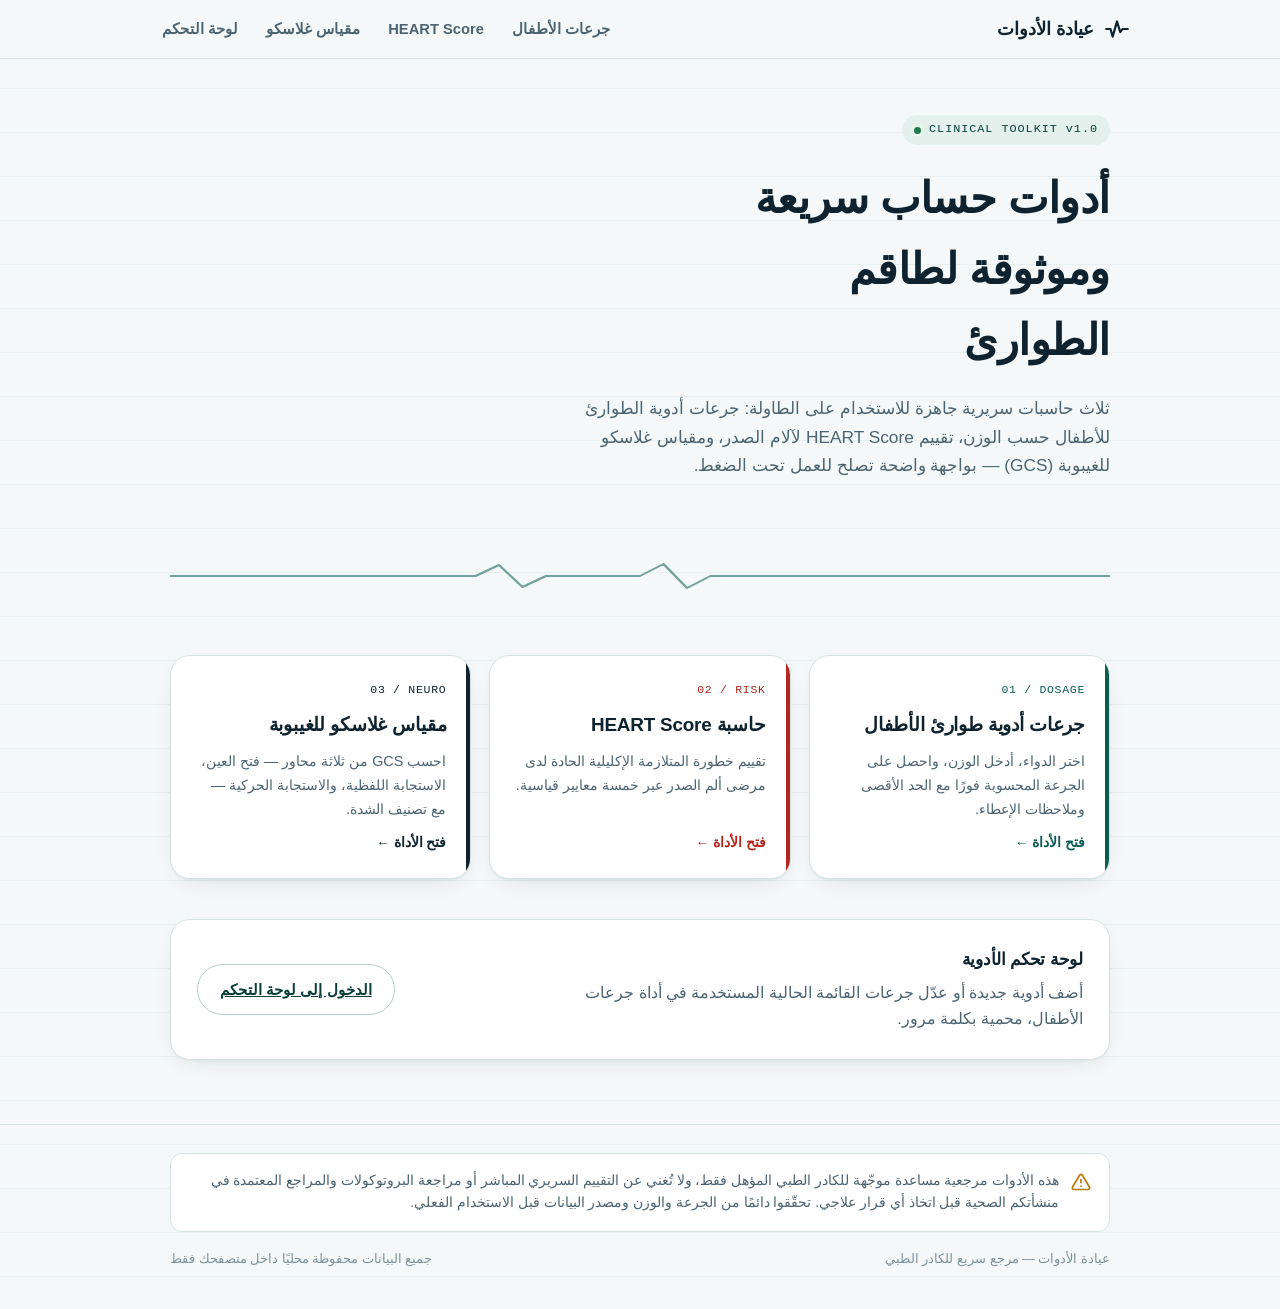
==== commit 0faaf3ed: "Update index.html" ====
--- a/index.html
+++ b/index.html
@@ -38,7 +38,7 @@
       fill="none" stroke="#0B5D52" stroke-width="2" stroke-linecap="round" stroke-linejoin="round"/>
   </svg>
 
-  <section class="tool-grid">
+  <section class="tool-grid"> 
     <a class="tool-card" href="pediatric-dosing.html" style="--card-accent:#0B5D52">
       <span class="tag">01 / DOSAGE</span>
       <h3>جرعات أدوية طوارئ الأطفال</h3>
--- a/css/style.css
+++ b/css/style.css
@@ -0,0 +1,246 @@
+/* =========================================================
+   عيادة الأدوات الطبية — نظام التصميم
+   لغة بصرية: جهاز مراقبة سريري (Clinical Monitor)
+   ========================================================= */
+
+:root{
+  --bg:            #F4F8F8;
+  --bg-grid:       #E7EFEF;
+  --surface:       #FFFFFF;
+  --surface-soft:  #EFF5F5;
+  --ink:           #0E2230;
+  --ink-soft:      #4C6472;
+  --ink-faint:     #7C919B;
+  --line:          #D7E3E3;
+  --line-strong:   #B9CCCC;
+
+  --primary:       #0B5D52;
+  --primary-dark:  #073F38;
+  --primary-tint:  #E3F0EC;
+
+  --risk-low:      #1E7B4D;
+  --risk-low-bg:   #E8F5EC;
+  --risk-mid:      #B9770E;
+  --risk-mid-bg:   #FBF1DE;
+  --risk-high:     #B3261E;
+  --risk-high-bg:  #FBE9E7;
+
+  --radius-sm: 6px;
+  --radius-md: 12px;
+  --radius-lg: 20px;
+
+  --shadow-card: 0 1px 2px rgba(14,34,48,.04), 0 8px 24px -12px rgba(14,34,48,.18);
+
+  --font-display: "Tajawal", "IBM Plex Sans Arabic", sans-serif;
+  --font-body:    "IBM Plex Sans Arabic", "Tajawal", sans-serif;
+  --font-mono:    "IBM Plex Mono", monospace;
+}
+
+*{ box-sizing: border-box; }
+html{ scroll-behavior: smooth; }
+
+body{
+  margin:0;
+  background:
+    linear-gradient(var(--bg-grid) 1px, transparent 1px) 0 0/100% 44px,
+    var(--bg);
+  color: var(--ink);
+  font-family: var(--font-body);
+  line-height: 1.65;
+  min-height:100vh;
+}
+
+@media (prefers-reduced-motion: reduce){
+  *{ animation-duration: .001ms !important; animation-iteration-count: 1 !important; transition-duration: .001ms !important; scroll-behavior:auto !important; }
+}
+
+a{ color: inherit; }
+h1,h2,h3,h4{ font-family: var(--font-display); font-weight: 800; margin: 0 0 .4em; letter-spacing: -.01em; }
+p{ margin: 0 0 1em; color: var(--ink-soft); }
+.mono{ font-family: var(--font-mono); font-variant-numeric: tabular-nums; direction: ltr; unicode-bidi: isolate; }
+
+:focus-visible{ outline: 3px solid var(--primary); outline-offset: 2px; border-radius: 4px; }
+
+/* ---------- Layout shells ---------- */
+.wrap{ max-width: 980px; margin: 0 auto; padding: 0 20px; }
+
+header.site{
+  position: sticky; top:0; z-index: 40;
+  background: rgba(244,248,248,.86);
+  backdrop-filter: blur(10px);
+  border-bottom: 1px solid var(--line);
+}
+.site-nav{
+  display:flex; align-items:center; justify-content:space-between;
+  padding: 14px 0;
+}
+.brand{
+  display:flex; align-items:center; gap:10px;
+  font-family: var(--font-display); font-weight:800; font-size: 1.15rem;
+  text-decoration:none; color: var(--ink);
+}
+.brand .pulse{ width:26px; height:26px; flex:none; }
+.nav-links{ display:flex; gap: 4px; list-style:none; margin:0; padding:0; }
+.nav-links a{
+  text-decoration:none; font-size:.92rem; font-weight:600; color: var(--ink-soft);
+  padding: 8px 12px; border-radius: 999px; transition: background .15s, color .15s;
+}
+.nav-links a:hover, .nav-links a.active{ background: var(--primary-tint); color: var(--primary-dark); }
+
+footer.site{
+  border-top: 1px solid var(--line);
+  margin-top: 64px;
+  padding: 28px 0 40px;
+}
+.disclaimer{
+  background: var(--surface); border: 1px solid var(--line); border-radius: var(--radius-md);
+  padding: 16px 18px; font-size: .86rem; color: var(--ink-soft); display:flex; gap:12px; align-items:flex-start;
+}
+.disclaimer svg{ flex:none; margin-top:2px; color: var(--risk-mid); }
+.foot-meta{ margin-top:16px; font-size:.8rem; color: var(--ink-faint); display:flex; justify-content:space-between; flex-wrap:wrap; gap:8px; }
+
+/* ---------- Hero ---------- */
+.hero{ padding: 56px 0 36px; }
+.eyebrow{
+  display:inline-flex; align-items:center; gap:8px;
+  font-family: var(--font-mono); font-size:.74rem; letter-spacing:.08em;
+  color: var(--primary-dark); background: var(--primary-tint);
+  padding: 5px 12px; border-radius: 999px; margin-bottom: 18px; direction: ltr;
+}
+.eyebrow::before{ content:""; width:7px; height:7px; border-radius:50%; background: var(--risk-low); box-shadow: 0 0 0 3px var(--risk-low-bg); }
+.hero h1{ font-size: clamp(1.9rem, 4vw, 2.7rem); max-width: 16ch; }
+.hero p.lead{ font-size: 1.08rem; max-width: 58ch; }
+
+.ecg-rule{ width:100%; height: 30px; margin: 28px 0; opacity:.55; }
+
+/* ---------- Tool cards grid ---------- */
+.tool-grid{ display:grid; grid-template-columns: repeat(3, 1fr); gap:18px; margin: 28px 0 40px; }
+@media (max-width: 820px){ .tool-grid{ grid-template-columns: 1fr; } }
+
+.tool-card{
+  background: var(--surface); border:1px solid var(--line); border-radius: var(--radius-lg);
+  padding: 24px; text-decoration:none; color: var(--ink);
+  box-shadow: var(--shadow-card);
+  display:flex; flex-direction:column; gap:10px;
+  transition: transform .16s ease, border-color .16s ease;
+  position:relative; overflow:hidden;
+}
+.tool-card::before{
+  content:""; position:absolute; inset-inline-start:0; top:0; bottom:0; width:4px;
+  background: var(--card-accent, var(--primary));
+}
+.tool-card:hover{ transform: translateY(-3px); border-color: var(--line-strong); }
+.tool-card .tag{
+  font-family: var(--font-mono); font-size:.72rem; color: var(--card-accent, var(--primary));
+  direction: ltr; text-align: right; letter-spacing:.06em;
+}
+.tool-card h3{ font-size: 1.18rem; margin:0; }
+.tool-card p{ font-size: .9rem; margin:0; }
+.tool-card .go{ margin-top:auto; font-size:.85rem; font-weight:700; color: var(--card-accent, var(--primary)); display:flex; align-items:center; gap:6px; }
+
+/* ---------- Tool page shell ---------- */
+.tool-header{ padding: 34px 0 6px; }
+.tool-header .kicker{ font-family: var(--font-mono); font-size:.78rem; color: var(--primary-dark); direction:ltr; }
+.tool-header h1{ font-size: clamp(1.6rem, 3vw, 2.1rem); }
+
+.panel{
+  background: var(--surface); border:1px solid var(--line); border-radius: var(--radius-lg);
+  padding: 26px; box-shadow: var(--shadow-card); margin-bottom: 22px;
+}
+.panel h2{ font-size: 1.05rem; margin-bottom: 16px; }
+
+.field{ margin-bottom: 16px; }
+.field label{ display:block; font-weight:700; font-size:.88rem; margin-bottom:6px; color: var(--ink); }
+.field .hint{ font-size:.78rem; color: var(--ink-faint); margin-top:4px; }
+
+input[type="text"], input[type="number"], input[type="password"], select, textarea{
+  width:100%; border:1.5px solid var(--line-strong); border-radius: var(--radius-sm);
+  padding: 11px 13px; font-size: 1rem; font-family: var(--font-body); background: var(--surface);
+  color: var(--ink); transition: border-color .15s, box-shadow .15s;
+}
+input.mono, select.mono{ font-family: var(--font-mono); direction: ltr; text-align:right; }
+input:focus, select:focus, textarea:focus{ border-color: var(--primary); box-shadow: 0 0 0 3px var(--primary-tint); }
+
+.grid-2{ display:grid; grid-template-columns: 1fr 1fr; gap:16px; }
+@media (max-width:640px){ .grid-2{ grid-template-columns:1fr; } }
+
+.btn{
+  display:inline-flex; align-items:center; gap:8px; justify-content:center;
+  background: var(--primary); color:#fff; border:none; border-radius: 999px;
+  padding: 12px 22px; font-weight:700; font-size:.95rem; cursor:pointer;
+  font-family: var(--font-body); transition: background .15s, transform .1s;
+}
+.btn:hover{ background: var(--primary-dark); }
+.btn:active{ transform: scale(.98); }
+.btn.ghost{ background: transparent; color: var(--primary-dark); border: 1.5px solid var(--line-strong); }
+.btn.ghost:hover{ background: var(--primary-tint); border-color: var(--primary); }
+.btn.danger{ background: var(--risk-high); }
+.btn.danger:hover{ background: #8f1f19; }
+.btn.sm{ padding: 8px 14px; font-size:.82rem; }
+.btn[disabled]{ opacity:.5; cursor:not-allowed; }
+
+/* ---------- Readout (signature element) ---------- */
+.readout{
+  position:relative;
+  border-radius: var(--radius-lg);
+  background: var(--primary-dark);
+  background-image: linear-gradient(rgba(255,255,255,.05) 1px, transparent 1px),
+                     linear-gradient(90deg, rgba(255,255,255,.05) 1px, transparent 1px);
+  background-size: 22px 22px;
+  color:#fff; padding: 26px 26px 22px;
+  border-inline-start: 6px solid var(--risk-low);
+  transition: border-color .25s;
+}
+.readout[data-level="mid"]{ border-inline-start-color: var(--risk-mid); }
+.readout[data-level="high"]{ border-inline-start-color: var(--risk-high); }
+.readout .r-label{ font-family: var(--font-mono); font-size:.75rem; letter-spacing:.08em; color:#AFC9C3; direction:ltr; }
+.readout .r-value{
+  font-family: var(--font-mono); font-weight:700; font-size: clamp(2.1rem, 6vw, 3rem);
+  direction: ltr; text-align: right; margin: 6px 0 4px; line-height:1;
+}
+.readout .r-value small{ font-size: 1.1rem; font-weight:500; color:#AFC9C3; margin-inline-start:8px; }
+.readout .r-status{
+  display:inline-flex; align-items:center; gap:8px; margin-top:10px;
+  font-weight:700; font-size:.92rem; padding: 6px 12px; border-radius:999px;
+  background: rgba(255,255,255,.1);
+}
+.readout .r-note{ margin-top: 12px; color:#D6E6E2; font-size:.86rem; }
+.readout .r-note p{ color:#D6E6E2; margin:0; }
+
+.badge{ display:inline-block; padding:3px 10px; border-radius:999px; font-size:.74rem; font-weight:700; font-family: var(--font-mono); direction:ltr; }
+.badge.low{ background: var(--risk-low-bg); color: var(--risk-low); }
+.badge.mid{ background: var(--risk-mid-bg); color: var(--risk-mid); }
+.badge.high{ background: var(--risk-high-bg); color: var(--risk-high); }
+
+/* ---------- Segmented choice (HEART / GCS criteria) ---------- */
+.criterion{ border:1px solid var(--line); border-radius: var(--radius-md); padding: 16px 18px; margin-bottom:12px; background: var(--surface-soft); }
+.criterion .c-title{ font-weight:800; font-size:.95rem; margin-bottom:2px; }
+.criterion .c-desc{ font-size:.82rem; color: var(--ink-faint); margin-bottom:10px; }
+.seg{ display:flex; flex-wrap:wrap; gap:8px; }
+.seg input{ position:absolute; opacity:0; pointer-events:none; }
+.seg label{
+  cursor:pointer; border:1.5px solid var(--line-strong); border-radius: var(--radius-sm);
+  padding: 9px 14px; font-size:.86rem; font-weight:600; color: var(--ink-soft); background:#fff;
+  transition: all .12s; flex:1; text-align:center; min-width: 130px;
+}
+.seg input:checked + label{ background: var(--primary); border-color: var(--primary); color:#fff; }
+.seg label:hover{ border-color: var(--primary); }
+
+/* ---------- Table (admin drug list) ---------- */
+table.drugs{ width:100%; border-collapse: collapse; font-size:.88rem; }
+table.drugs th, table.drugs td{ text-align: right; padding: 10px 12px; border-bottom: 1px solid var(--line); }
+table.drugs th{ font-family: var(--font-mono); font-size:.72rem; color: var(--ink-faint); letter-spacing:.04em; font-weight:600; }
+table.drugs td.num{ font-family: var(--font-mono); direction: ltr; text-align:right; }
+table.drugs tr:hover td{ background: var(--surface-soft); }
+.row-actions{ display:flex; gap:6px; justify-content:flex-end; }
+
+.gate{ max-width: 420px; margin: 80px auto; text-align:center; }
+.gate .lock{ width:54px; height:54px; margin: 0 auto 18px; color: var(--primary); }
+
+.alert{ display:flex; gap:10px; align-items:flex-start; padding: 12px 14px; border-radius: var(--radius-md); font-size:.86rem; margin-bottom:16px; }
+.alert.info{ background: var(--primary-tint); color: var(--primary-dark); }
+.alert.warn{ background: var(--risk-mid-bg); color: #7a4e07; }
+.alert.error{ background: var(--risk-high-bg); color: var(--risk-high); }
+
+.toolbar{ display:flex; justify-content:space-between; align-items:center; gap:12px; margin-bottom:16px; flex-wrap:wrap; }
+.empty{ text-align:center; padding: 40px 20px; color: var(--ink-faint); }
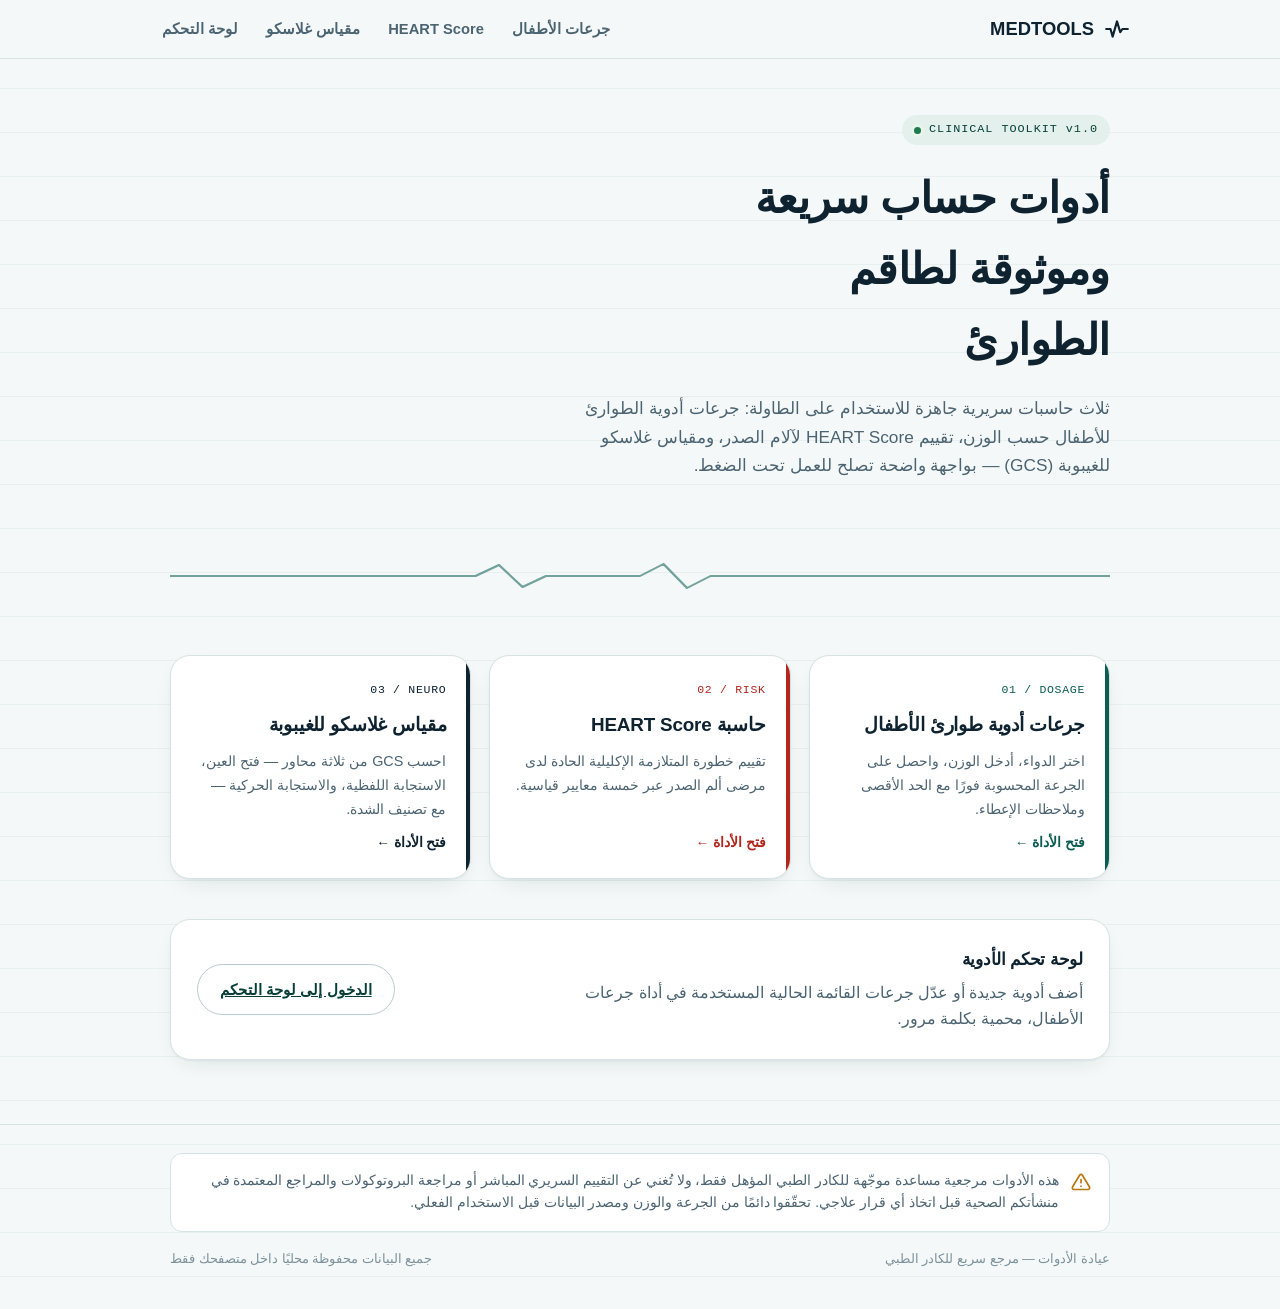
==== commit 7c7f7bc1: "Update index.html" ====
--- a/index.html
+++ b/index.html
@@ -15,8 +15,7 @@
   <div class="wrap site-nav">
     <a class="brand" href="index.html">
       <svg class="pulse" viewBox="0 0 24 24" fill="none" stroke="currentColor" stroke-width="2" stroke-linecap="round" stroke-linejoin="round"><path d="M2 12h4l2 7 4-14 3 10 2-3h5"/></svg>
-      عيادة الأدوات
-    </a>
+MEDTOOLS    </a>
     <ul class="nav-links">
       <li><a href="pediatric-dosing.html">جرعات الأطفال</a></li>
       <li><a href="heart-score.html">HEART Score</a></li>
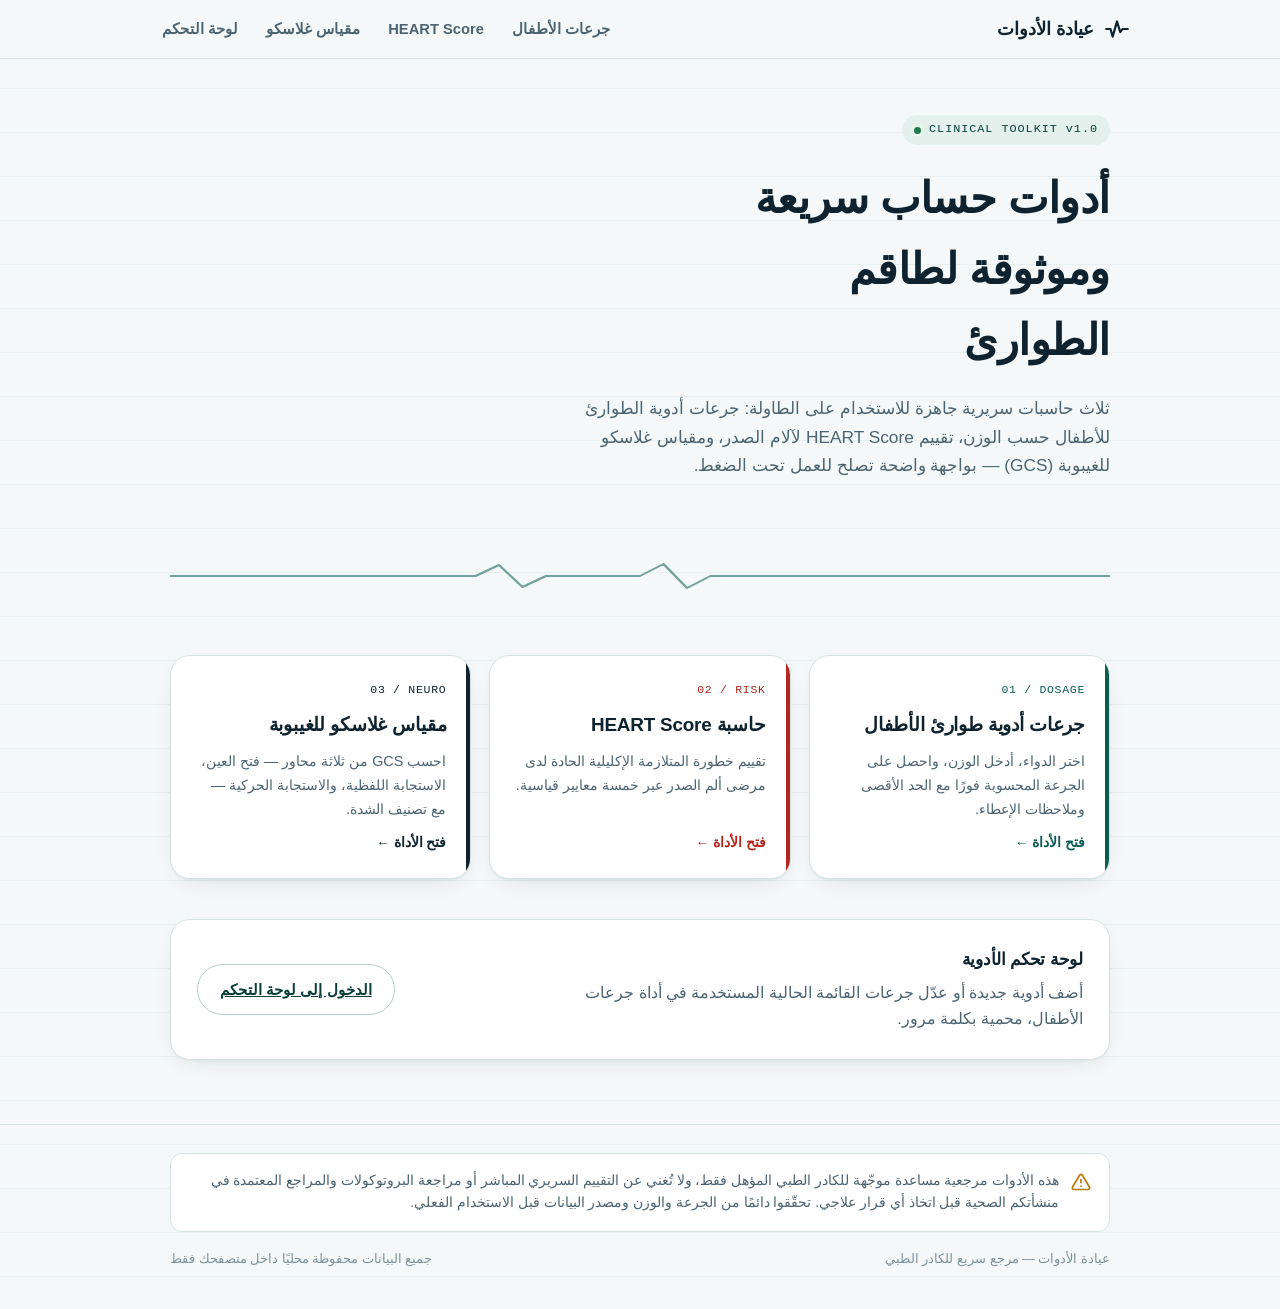
==== commit a09cc74e: "Update index.html" ====
--- a/index.html
+++ b/index.html
@@ -15,7 +15,8 @@
   <div class="wrap site-nav">
     <a class="brand" href="index.html">
       <svg class="pulse" viewBox="0 0 24 24" fill="none" stroke="currentColor" stroke-width="2" stroke-linecap="round" stroke-linejoin="round"><path d="M2 12h4l2 7 4-14 3 10 2-3h5"/></svg>
-MEDTOOLS    </a>
+      عيادة الأدوات
+    </a>
     <ul class="nav-links">
       <li><a href="pediatric-dosing.html">جرعات الأطفال</a></li>
       <li><a href="heart-score.html">HEART Score</a></li>
@@ -37,7 +38,7 @@
       fill="none" stroke="#0B5D52" stroke-width="2" stroke-linecap="round" stroke-linejoin="round"/>
   </svg>
 
-  <section class="tool-grid"> 
+  <section class="tool-grid">
     <a class="tool-card" href="pediatric-dosing.html" style="--card-accent:#0B5D52">
       <span class="tag">01 / DOSAGE</span>
       <h3>جرعات أدوية طوارئ الأطفال</h3>
